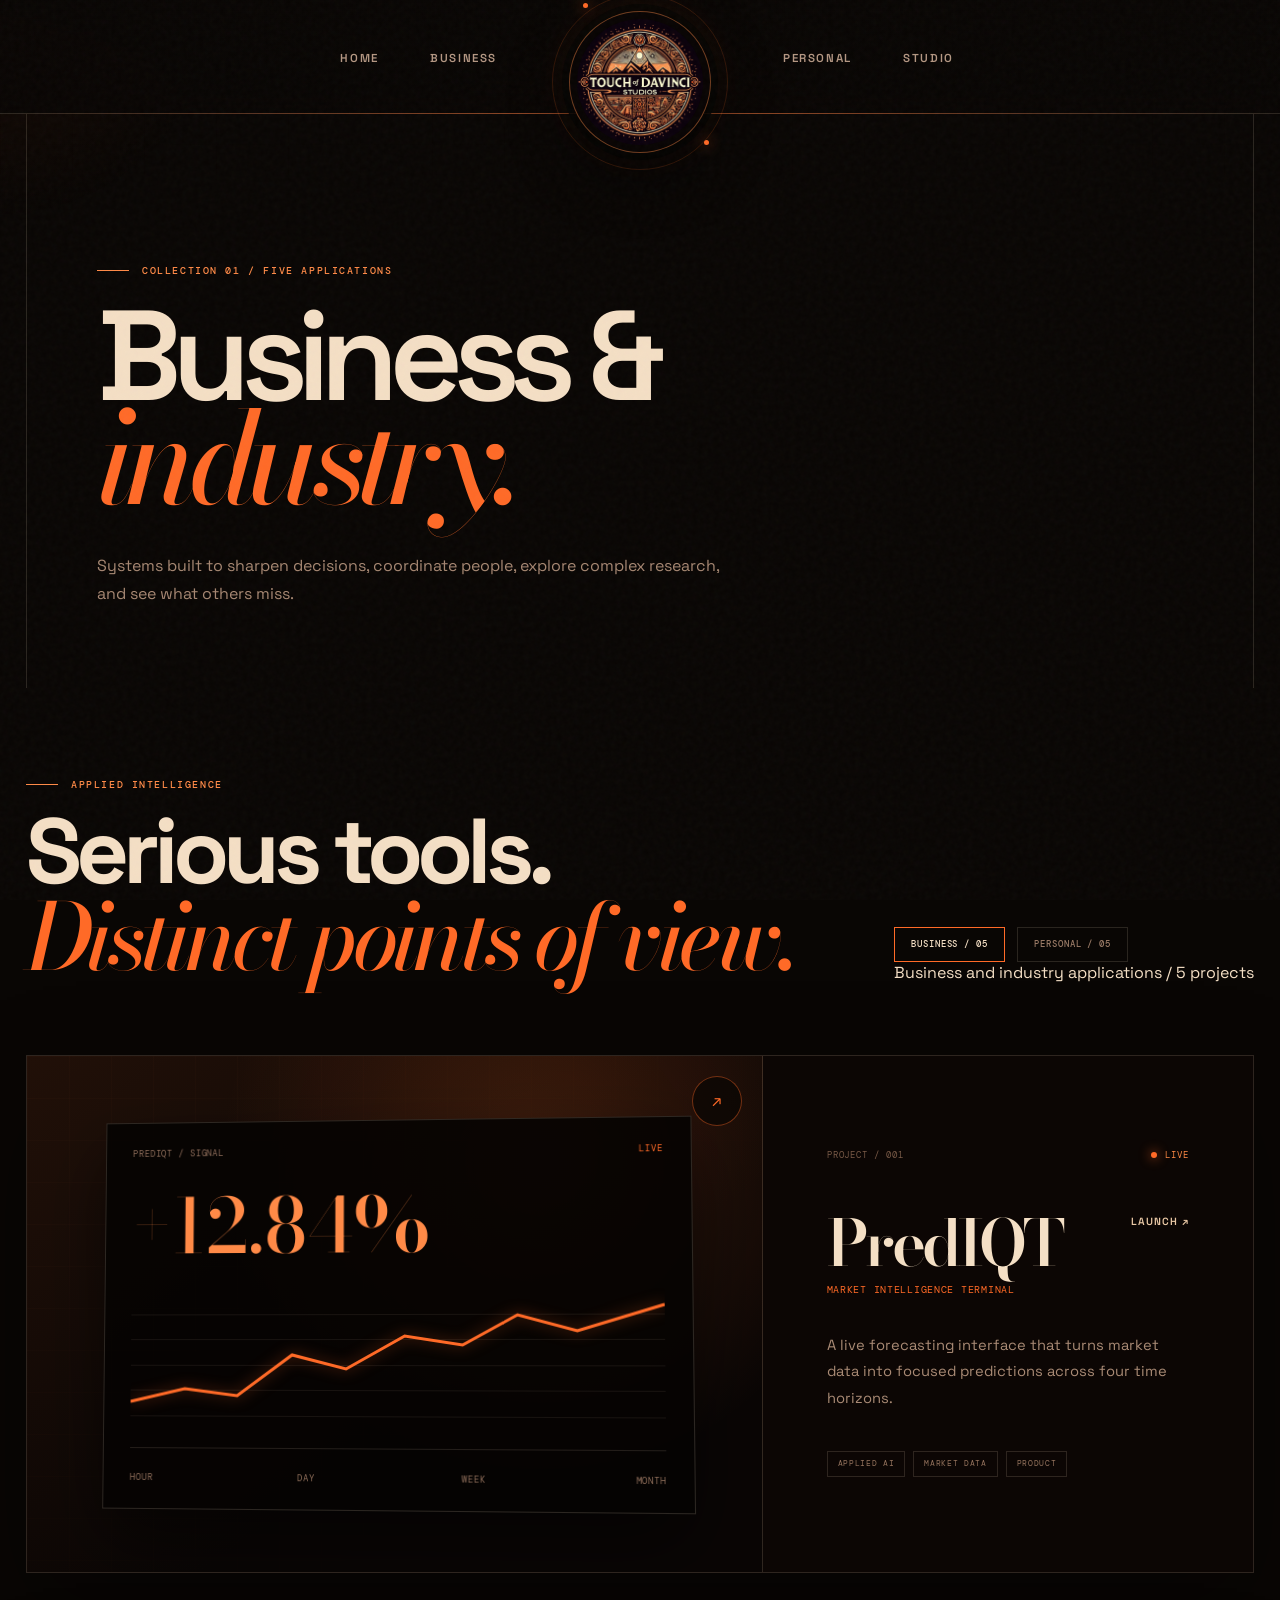
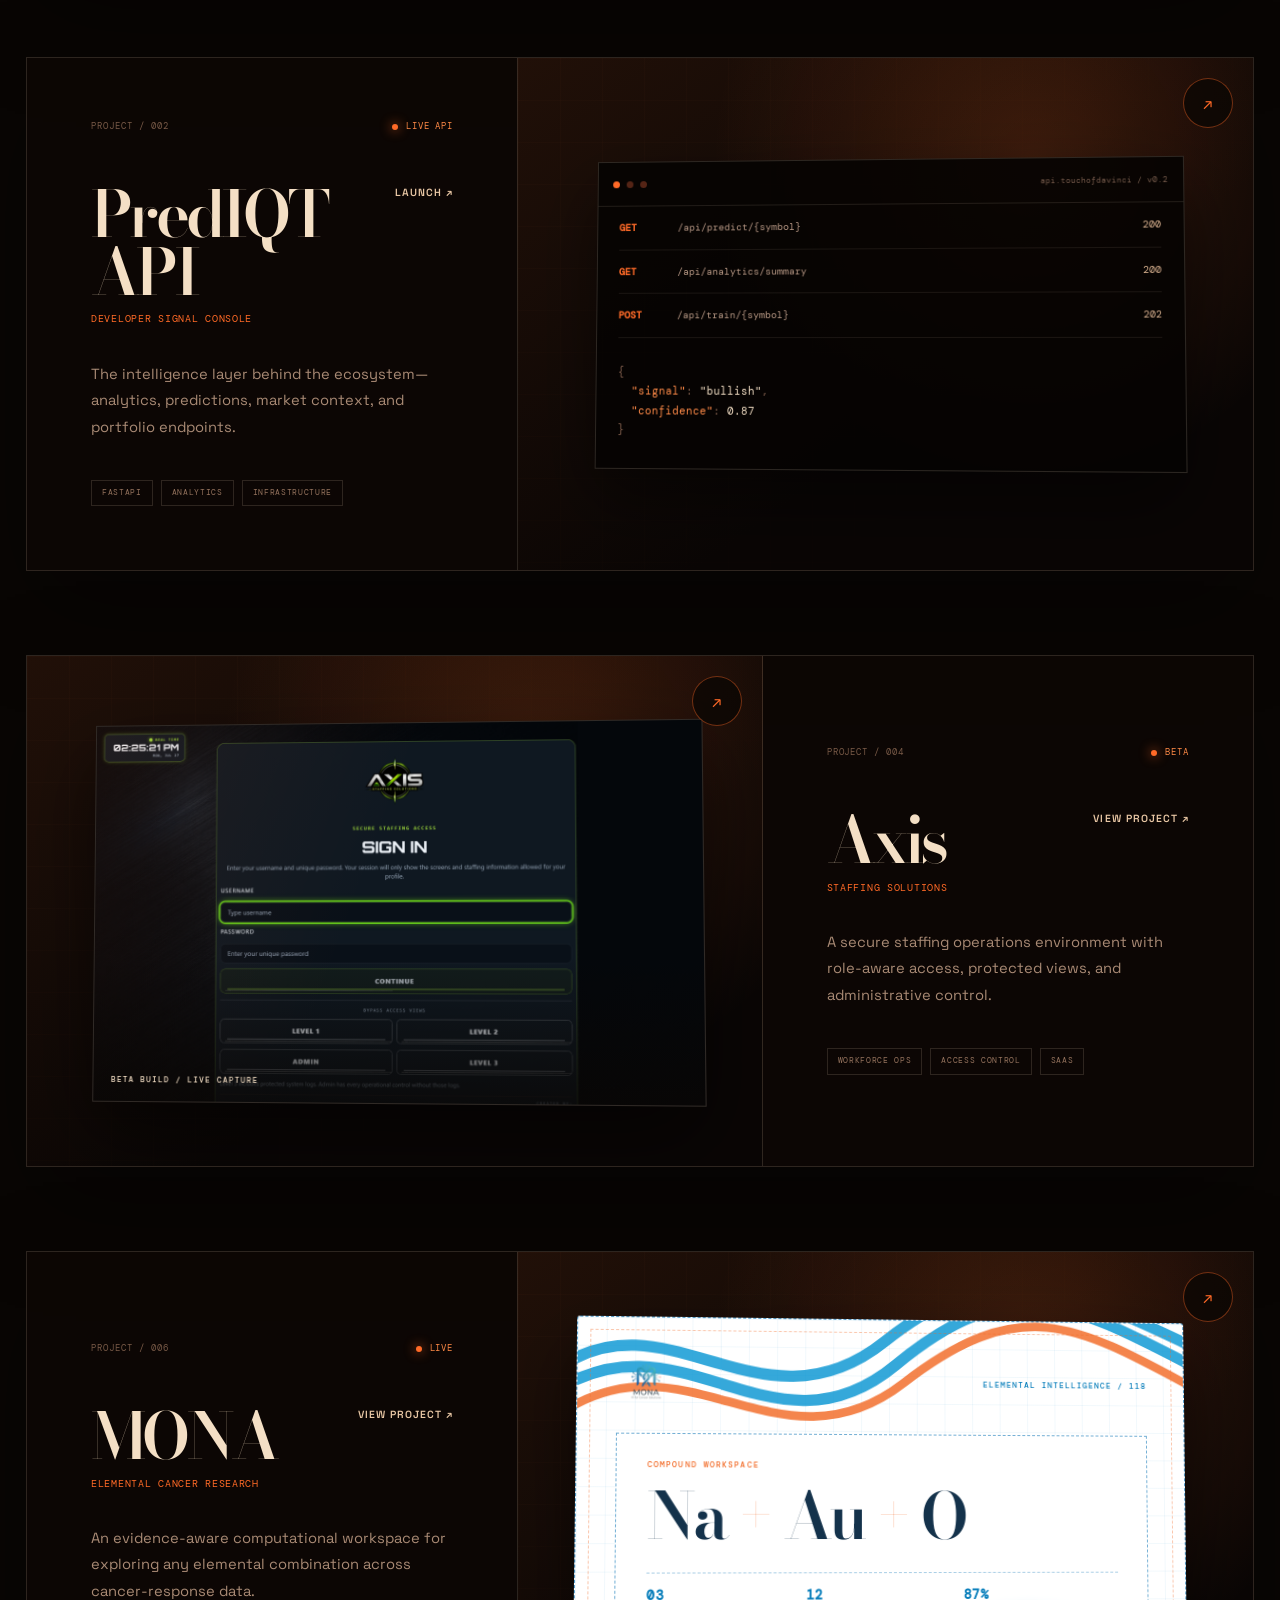
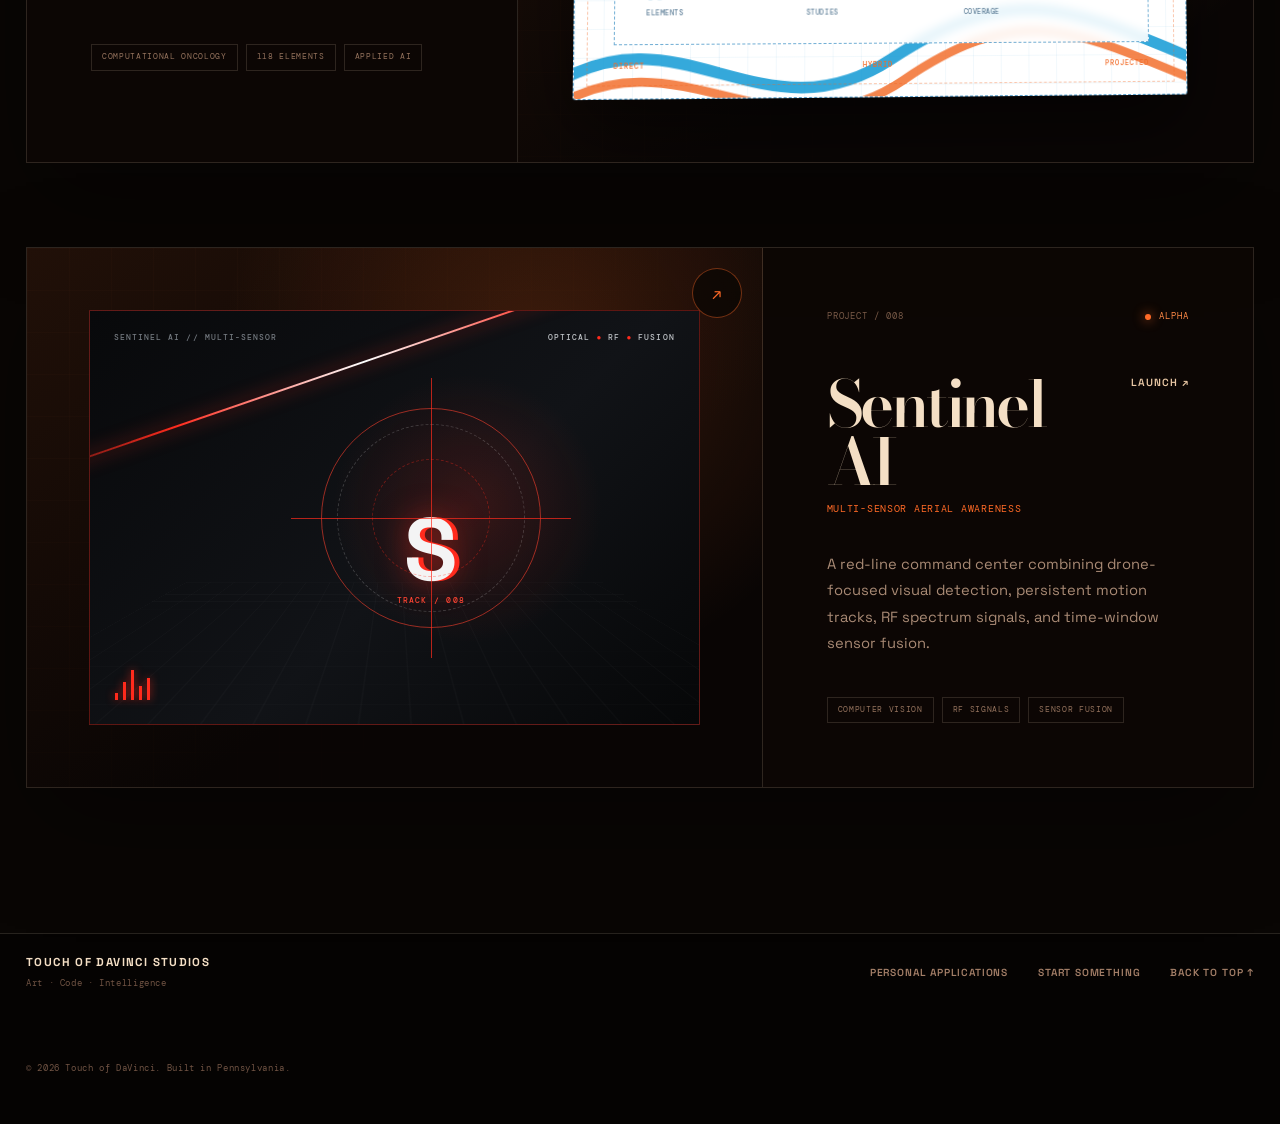
==== public/business.html @ 24ef9f91 "Split business and personal portfolios" ====
<!DOCTYPE html>
<html lang="en">
<head>
  <meta charset="UTF-8">
  <meta name="viewport" content="width=device-width, initial-scale=1">
  <meta name="theme-color" content="#090604">
  <meta name="description" content="Business and industry applications from Touch of DaVinci Studios.">
  <title>Business &amp; Industry Applications | Touch of DaVinci</title>
  <link rel="icon" href="assets/touch-of-davinci-logo.png" type="image/png">
  <link rel="preconnect" href="https://fonts.googleapis.com">
  <link rel="preconnect" href="https://fonts.gstatic.com" crossorigin>
  <link href="https://fonts.googleapis.com/css2?family=Bodoni+Moda:opsz,wght@6..96,500;6..96,600;6..96,700&family=DM+Mono:wght@300;400;500&family=Space+Grotesk:wght@400;500;600;700&display=swap" rel="stylesheet">
  <link rel="stylesheet" href="styles.css">
</head>
<body class="collection-page" data-collection="business">
  <div class="noise" aria-hidden="true"></div>
  <div class="cursor-glow" aria-hidden="true"></div>

  <header class="topbar" id="top">
    <div class="topbar-inner">
      <nav class="menu menu-left" aria-label="Primary navigation">
        <a href="index.html">Home</a>
        <a href="business.html" aria-current="page">Business</a>
      </nav>
      <a class="logo-mount" href="index.html" aria-label="Touch of DaVinci Studios home">
        <span class="logo-halo"></span>
        <img src="assets/touch-of-davinci-logo.png" alt="Touch of DaVinci Studios">
      </a>
      <nav class="menu menu-right" aria-label="Secondary navigation">
        <a href="personal.html">Personal</a>
        <a href="index.html#studio">Studio</a>
      </nav>
    </div>
  </header>

  <main>
    <section class="collection-hero section-shell">
      <p class="eyebrow"><span></span> Collection 01 / Five applications</p>
      <h1>Business &amp;<em>industry.</em></h1>
      <p>
        Systems built to sharpen decisions, coordinate people, explore complex
        research, and see what others miss.
      </p>
    </section>

    <section class="work collection-work section-shell" id="work">
      <header class="section-heading reveal">
        <div>
          <p class="eyebrow"><span></span> Applied intelligence</p>
          <h2>Serious tools.<br><em>Distinct points of view.</em></h2>
        </div>
        <div>
          <div class="collection-switch">
            <a href="business.html" aria-current="page">Business / 05</a>
            <a href="personal.html">Personal / 05</a>
          </div>
          <p id="categorySummary" aria-live="polite"></p>
        </div>
      </header>
      <div class="project-grid" id="projectGrid" aria-live="polite"></div>
    </section>
  </main>

  <footer>
    <div class="footer-inner">
      <div>
        <strong>TOUCH OF DAVINCI STUDIOS</strong>
        <span>Art &middot; Code &middot; Intelligence</span>
      </div>
      <div class="footer-links">
        <a href="personal.html">Personal Applications</a>
        <a href="index.html#contact">Start Something</a>
        <a href="#top">Back to top &uarr;</a>
      </div>
      <p>&copy; <span id="year"></span> Touch of DaVinci. Built in Pennsylvania.</p>
    </div>
  </footer>
  <script src="app.js"></script>
</body>
</html>
---- public/styles.css ----
:root {
  --black: #090604;
  --black-rich: #050302;
  --brown: #24110a;
  --brown-light: #3a1b0e;
  --orange: #ff6a27;
  --orange-hot: #ff8a47;
  --copper: #b94e22;
  --cream: #f4dfc5;
  --paper: #e9c7a5;
  --muted: #9e806d;
  --line: rgba(244, 223, 197, 0.14);
  --line-hot: rgba(255, 106, 39, 0.42);
  --sans: "Space Grotesk", system-ui, sans-serif;
  --serif: "Bodoni Moda", Georgia, serif;
  --mono: "DM Mono", Consolas, monospace;
}

* {
  box-sizing: border-box;
  margin: 0;
  padding: 0;
}

html {
  scroll-behavior: smooth;
  color-scheme: dark;
}

body {
  min-height: 100vh;
  overflow-x: hidden;
  background:
    radial-gradient(circle at 50% -10%, rgba(255, 106, 39, 0.11), transparent 35rem),
    var(--black);
  color: var(--cream);
  font-family: var(--sans);
}

body::before {
  content: "";
  position: fixed;
  inset: 0;
  z-index: -2;
  opacity: 0.22;
  pointer-events: none;
  background-image:
    linear-gradient(rgba(244, 223, 197, 0.025) 1px, transparent 1px),
    linear-gradient(90deg, rgba(244, 223, 197, 0.025) 1px, transparent 1px);
  background-size: 72px 72px;
  mask-image: linear-gradient(to bottom, #000 0%, transparent 78%);
}

a {
  color: inherit;
}

.noise {
  position: fixed;
  inset: 0;
  z-index: 1000;
  opacity: 0.04;
  pointer-events: none;
  background-image: url("data:image/svg+xml,%3Csvg viewBox='0 0 180 180' xmlns='http://www.w3.org/2000/svg'%3E%3Cfilter id='n'%3E%3CfeTurbulence type='fractalNoise' baseFrequency='.92' numOctaves='4' stitchTiles='stitch'/%3E%3C/filter%3E%3Crect width='100%25' height='100%25' filter='url(%23n)' opacity='.8'/%3E%3C/svg%3E");
}

.cursor-glow {
  position: fixed;
  top: -230px;
  left: -230px;
  z-index: -1;
  width: 460px;
  height: 460px;
  border-radius: 50%;
  opacity: 0.22;
  pointer-events: none;
  background: radial-gradient(circle, rgba(255, 106, 39, 0.27), transparent 68%);
  transition: opacity 0.25s ease;
}

.section-shell {
  width: min(1240px, calc(100% - 52px));
  margin: 0 auto;
}

/* Sticky crest and navigation */
.topbar {
  position: sticky;
  top: 0;
  z-index: 100;
  height: 114px;
  border-bottom: 1px solid var(--line);
  background: linear-gradient(to bottom, rgba(9, 6, 4, 0.97), rgba(9, 6, 4, 0.88));
  backdrop-filter: blur(20px);
}

.topbar::after {
  content: "";
  position: absolute;
  right: 0;
  bottom: -1px;
  left: 0;
  height: 1px;
  opacity: 0.55;
  background: linear-gradient(90deg, transparent, var(--orange), transparent);
}

.topbar-inner {
  position: relative;
  width: min(1120px, calc(100% - 52px));
  height: 100%;
  margin: 0 auto;
  display: grid;
  grid-template-columns: 1fr 190px 1fr;
  align-items: center;
}

.menu {
  display: flex;
  align-items: center;
  gap: clamp(24px, 4vw, 58px);
}

.menu-left {
  grid-column: 1;
  justify-content: flex-end;
  padding-right: 48px;
}

.menu-right {
  grid-column: 3;
  justify-content: flex-start;
  padding-left: 48px;
}

.menu a {
  position: relative;
  padding: 46px 0 43px;
  color: #b49783;
  font-size: 0.72rem;
  font-weight: 600;
  letter-spacing: 0.14em;
  text-decoration: none;
  text-transform: uppercase;
  transition: color 0.2s ease;
}

.menu a::after {
  content: "";
  position: absolute;
  right: 0;
  bottom: 0;
  left: 0;
  height: 2px;
  background: var(--orange);
  transform: scaleX(0);
  transition: transform 0.2s ease;
}

.menu a:hover {
  color: var(--cream);
}

.menu a:hover::after {
  transform: scaleX(1);
}

.logo-mount {
  position: absolute;
  top: 11px;
  left: 50%;
  z-index: 2;
  width: 142px;
  height: 142px;
  padding: 7px;
  display: block;
  border: 1px solid rgba(255, 138, 71, 0.42);
  border-radius: 50%;
  background: #080403;
  box-shadow:
    0 22px 55px rgba(0, 0, 0, 0.7),
    0 0 0 7px rgba(9, 6, 4, 0.86),
    0 0 44px rgba(255, 106, 39, 0.11);
  transform: translateX(-50%);
  transition: transform 0.3s ease, border-color 0.3s ease;
}

.logo-mount:hover {
  border-color: var(--orange-hot);
  transform: translateX(-50%) scale(1.035);
}

.logo-mount img {
  position: relative;
  z-index: 2;
  width: 100%;
  height: 100%;
  display: block;
  border-radius: 50%;
  object-fit: cover;
}

.logo-halo {
  position: absolute;
  inset: -18px;
  border: 1px solid rgba(255, 106, 39, 0.15);
  border-radius: 50%;
  animation: haloSpin 18s linear infinite;
}

.logo-halo::before,
.logo-halo::after {
  content: "";
  position: absolute;
  width: 5px;
  height: 5px;
  border-radius: 50%;
  background: var(--orange);
  box-shadow: 0 0 14px var(--orange);
}

.logo-halo::before {
  top: 8px;
  left: 30px;
}

.logo-halo::after {
  right: 18px;
  bottom: 24px;
}

@keyframes haloSpin {
  to { transform: rotate(360deg); }
}

/* Hero */
.hero {
  position: relative;
  min-height: calc(100vh - 114px);
  padding-top: clamp(125px, 16vh, 185px);
  padding-bottom: 84px;
  display: flex;
  align-items: center;
  border-right: 1px solid var(--line);
  border-left: 1px solid var(--line);
}

.hero::before {
  content: "TOUCH";
  position: absolute;
  top: 2%;
  left: 50%;
  color: transparent;
  font: 700 clamp(8rem, 22vw, 21rem)/1 var(--sans);
  letter-spacing: -0.09em;
  -webkit-text-stroke: 1px rgba(244, 223, 197, 0.028);
  transform: translateX(-50%);
  white-space: nowrap;
}

.hero-content {
  position: relative;
  z-index: 2;
  width: min(1020px, calc(100% - 110px));
  margin: 0 auto;
}

.eyebrow {
  display: flex;
  align-items: center;
  gap: 13px;
  color: var(--orange-hot);
  font: 500 0.62rem/1.4 var(--mono);
  letter-spacing: 0.16em;
  text-transform: uppercase;
}

.eyebrow > span {
  width: 32px;
  height: 1px;
  background: currentColor;
}

.hero h1 {
  max-width: 1020px;
  margin-top: 30px;
  font-size: clamp(4.8rem, 9.5vw, 9.5rem);
  font-weight: 600;
  line-height: 0.82;
  letter-spacing: -0.075em;
}

.hero h1 em,
.section-heading h2 em,
.manifesto blockquote em {
  display: block;
  color: var(--orange);
  font-family: var(--serif);
  font-weight: 500;
}

.hero-bottom {
  max-width: 845px;
  margin-top: 54px;
  margin-left: auto;
  display: grid;
  grid-template-columns: minmax(260px, 1fr) auto;
  gap: 80px;
  align-items: end;
}

.hero-bottom > p {
  color: #b0927e;
  font-size: 1rem;
  line-height: 1.75;
}

.hero-actions {
  display: flex;
  flex-direction: column;
  align-items: flex-start;
  gap: 19px;
}

.button {
  min-width: 215px;
  height: 58px;
  padding: 0 20px 0 24px;
  display: inline-flex;
  align-items: center;
  justify-content: space-between;
  gap: 34px;
  border: 1px solid transparent;
  font-size: 0.76rem;
  font-weight: 700;
  letter-spacing: 0.055em;
  text-decoration: none;
  text-transform: uppercase;
  transition: transform 0.22s ease, box-shadow 0.22s ease, background 0.22s ease;
}

.button-primary {
  background: var(--orange);
  color: var(--black);
}

.button-primary:hover {
  transform: translateY(-3px);
  box-shadow: 0 18px 40px rgba(255, 106, 39, 0.22);
}

.text-link {
  display: inline-flex;
  align-items: center;
  gap: 12px;
  color: var(--cream);
  font-size: 0.74rem;
  font-weight: 600;
  letter-spacing: 0.07em;
  text-decoration: none;
  text-transform: uppercase;
}

.text-link span {
  color: var(--orange);
  font-size: 1rem;
  transition: transform 0.2s ease;
}

.text-link:hover span {
  transform: translate(3px, -3px);
}

.hero-index {
  position: absolute;
  top: 92px;
  left: 21px;
  color: rgba(244, 223, 197, 0.13);
  font: 300 0.68rem/1 var(--mono);
  writing-mode: vertical-rl;
}

.hero-signature {
  position: absolute;
  right: -3px;
  bottom: 38px;
  display: flex;
  align-items: center;
  gap: 12px;
  color: #7b5e4c;
  font: 400 0.52rem/1 var(--mono);
  letter-spacing: 0.13em;
  transform: rotate(-90deg) translateX(100%);
  transform-origin: right bottom;
}

.hero-signature i {
  color: var(--orange);
  font-style: normal;
}

.hero-orbit {
  position: absolute;
  z-index: 0;
  border: 1px solid rgba(255, 106, 39, 0.12);
  border-radius: 50%;
  pointer-events: none;
}

.orbit-one {
  top: 15%;
  right: -210px;
  width: 510px;
  height: 510px;
}

.orbit-two {
  top: 24%;
  right: -125px;
  width: 340px;
  height: 340px;
}

/* Marquee */
.marquee {
  overflow: hidden;
  border-top: 1px solid var(--orange);
  border-bottom: 1px solid var(--orange);
  background: var(--orange);
  color: var(--black);
}

.marquee-track {
  width: max-content;
  padding: 17px 0;
  display: flex;
  align-items: center;
  gap: 30px;
  font: 700 0.72rem/1 var(--mono);
  letter-spacing: 0.15em;
  animation: marquee 24s linear infinite;
}

.marquee-track i {
  font-style: normal;
}

@keyframes marquee {
  to { transform: translateX(-50%); }
}

/* Work */
.work {
  padding-top: 145px;
  padding-bottom: 145px;
}

.section-heading {
  display: grid;
  grid-template-columns: minmax(0, 1fr) 360px;
  gap: 70px;
  align-items: end;
  margin-bottom: 72px;
}

.section-heading h2 {
  margin-top: 20px;
  font-size: clamp(3.8rem, 7.2vw, 7.1rem);
  line-height: 0.86;
  letter-spacing: -0.065em;
}

.section-heading h2 em {
  line-height: 1;
}

.section-intro {
  padding-bottom: 8px;
  color: #a98b77;
  font-size: 0.95rem;
  line-height: 1.8;
}

.project-categories {
  margin: -28px 0 48px;
  display: flex;
  align-items: center;
  justify-content: space-between;
  gap: 24px;
  border-bottom: 1px solid var(--line);
}

.category-tabs {
  display: flex;
  gap: 6px;
  overflow-x: auto;
  scrollbar-width: none;
}

.category-tabs::-webkit-scrollbar {
  display: none;
}

.category-tabs button {
  padding: 17px 18px;
  border: 0;
  border-bottom: 2px solid transparent;
  background: transparent;
  color: #7d6251;
  cursor: pointer;
  font: 500 0.59rem/1 var(--mono);
  letter-spacing: 0.1em;
  text-transform: uppercase;
  white-space: nowrap;
  transition: color 0.2s ease, border-color 0.2s ease;
}

.category-tabs button:hover,
.category-tabs button[aria-pressed="true"] {
  border-bottom-color: var(--orange);
  color: var(--cream);
}

.project-categories > p {
  flex: 0 0 auto;
  color: #6f5140;
  font: 400 0.52rem/1 var(--mono);
  letter-spacing: 0.09em;
  text-transform: uppercase;
}

.project-grid {
  display: grid;
  gap: 84px;
}

.project-card {
  display: grid;
  grid-template-columns: minmax(0, 1.2fr) minmax(330px, 0.8fr);
  border: 1px solid var(--line);
  background: rgba(15, 8, 5, 0.72);
  box-shadow: 0 40px 100px rgba(0, 0, 0, 0.32);
}

.project-card:nth-child(even) {
  grid-template-columns: minmax(330px, 0.8fr) minmax(0, 1.2fr);
}

.project-card:nth-child(even) .project-visual {
  grid-column: 2;
}

.project-card:nth-child(even) .project-info {
  grid-row: 1;
  grid-column: 1;
}

.project-visual {
  position: relative;
  min-height: 510px;
  padding: clamp(30px, 5vw, 62px);
  display: grid;
  place-items: center;
  overflow: hidden;
  border-right: 1px solid var(--line);
  background:
    radial-gradient(circle at 70% 20%, rgba(255, 106, 39, 0.19), transparent 20rem),
    linear-gradient(145deg, #211008, #090504 62%);
  text-decoration: none;
}

.project-card:nth-child(even) .project-visual {
  border-right: 0;
  border-left: 1px solid var(--line);
}

.project-visual::before {
  content: "";
  position: absolute;
  inset: 0;
  opacity: 0.19;
  background-image:
    linear-gradient(rgba(255, 138, 71, 0.12) 1px, transparent 1px),
    linear-gradient(90deg, rgba(255, 138, 71, 0.12) 1px, transparent 1px);
  background-size: 42px 42px;
  mask-image: linear-gradient(135deg, black, transparent 80%);
}

.launch-orb {
  position: absolute;
  top: 20px;
  right: 20px;
  z-index: 3;
  width: 50px;
  height: 50px;
  display: grid;
  place-items: center;
  border: 1px solid var(--line-hot);
  border-radius: 50%;
  background: rgba(9, 6, 4, 0.7);
  color: var(--orange);
  transition: background 0.25s ease, color 0.25s ease, transform 0.25s ease;
}

.project-visual:hover .launch-orb {
  background: var(--orange);
  color: var(--black);
  transform: rotate(45deg);
}

.signal-screen,
.console-screen {
  position: relative;
  z-index: 2;
  width: min(100%, 590px);
  border: 1px solid rgba(244, 223, 197, 0.16);
  background: rgba(5, 3, 2, 0.9);
  box-shadow: 0 34px 70px rgba(0, 0, 0, 0.55);
  transform: perspective(900px) rotateX(2deg) rotateY(-3deg);
  transition: transform 0.4s ease;
}

.project-visual:hover .signal-screen,
.project-visual:hover .console-screen,
.project-visual:hover .scroll-screen,
.project-visual:hover .mona-screen {
  transform: perspective(900px) rotateX(0) rotateY(0) scale(1.018);
}

.scroll-screen {
  position: relative;
  z-index: 2;
  width: min(100%, 570px);
  color: #332317;
  filter: drop-shadow(0 34px 42px rgba(0, 0, 0, 0.5));
  transform: perspective(900px) rotateX(2deg) rotateY(-3deg);
  transition: transform 0.4s ease;
}

.scroll-page {
  min-height: 320px;
  padding: 36px 38px 28px;
  border-right: 8px solid #b78a55;
  border-left: 8px solid #b78a55;
  background:
    linear-gradient(90deg, rgba(91, 48, 18, 0.15), transparent 8%, transparent 92%, rgba(91, 48, 18, 0.15)),
    #e7cca0;
  box-shadow: inset 0 0 50px rgba(97, 49, 18, 0.12);
}

.scroll-cap {
  width: calc(100% + 28px);
  height: 19px;
  margin-left: -14px;
  border: 1px solid #6b3519;
  border-radius: 12px;
  background: linear-gradient(#9b5a2d, #4f2717 52%, #8b4e26);
  box-shadow: 0 8px 14px rgba(0, 0, 0, 0.36);
}

.scroll-cap-bottom { margin-top: -1px; }

.scroll-brand {
  display: flex;
  align-items: center;
  justify-content: center;
  gap: 11px;
  color: #67201c;
  font: 600 0.67rem/1 var(--serif);
  letter-spacing: 0.16em;
}

.scroll-brand i {
  width: 30px;
  height: 30px;
  display: grid;
  place-items: center;
  border: 1px solid currentColor;
  border-radius: 50%;
  font: 600 1.15rem/1 var(--serif);
}

.scroll-rule {
  width: 58px;
  margin: 19px auto 24px;
  border-top: 1px solid rgba(103, 32, 28, 0.6);
}

.scroll-columns {
  display: grid;
  grid-template-columns: 1fr 1fr;
  gap: 27px;
}

.scroll-columns > div + div {
  padding-left: 27px;
  border-left: 1px solid rgba(73, 45, 25, 0.28);
}

.scroll-columns b {
  display: block;
  margin-bottom: 12px;
  color: #67201c;
  font: 500 0.48rem/1 var(--mono);
  letter-spacing: 0.14em;
}

.scroll-columns p { font: 500 0.86rem/1.5 var(--serif); }

.scroll-columns em {
  margin-right: 5px;
  color: #8c241f;
  font: 500 0.58rem/1 var(--mono);
}

.scroll-folio {
  margin-top: 28px;
  color: rgba(59, 36, 22, 0.62);
  font: 500 0.43rem/1 var(--mono);
  letter-spacing: 0.17em;
  text-align: center;
}

.mona-screen {
  position: relative;
  z-index: 2;
  width: min(100%, 620px);
  min-height: 365px;
  overflow: hidden;
  border: 1px dashed rgba(11, 116, 182, 0.7);
  border-radius: 3px;
  color: #14324b;
  background:
    linear-gradient(rgba(13, 134, 201, 0.055) 1px, transparent 1px),
    linear-gradient(90deg, rgba(13, 134, 201, 0.055) 1px, transparent 1px),
    #fff;
  background-size: 28px 28px;
  box-shadow: 0 34px 75px rgba(0, 0, 0, 0.58);
  transform: perspective(900px) rotateX(2deg) rotateY(3deg);
  transition: transform 0.4s ease, border-color 0.4s ease;
}

.mona-screen::after {
  content: "";
  position: absolute;
  inset: 12px;
  border: 1px dashed rgba(242, 104, 35, 0.38);
  pointer-events: none;
}

.mona-flow {
  position: absolute;
  z-index: 0;
  left: 0;
  width: 100%;
  overflow: visible;
  opacity: 0.82;
}

.mona-flow-top { top: -34px; }
.mona-flow-bottom { bottom: -35px; }

.mona-flow path {
  fill: none;
  stroke: #0996d3;
  stroke-width: 13;
}

.mona-flow path:nth-child(even) {
  stroke: #f26b27;
  stroke-width: 10;
}

.mona-card-head,
.mona-card-body,
.mona-mode-strip {
  position: relative;
  z-index: 2;
}

.mona-card-head {
  padding: 35px 38px 12px;
  display: flex;
  align-items: center;
  justify-content: space-between;
  gap: 20px;
}

.mona-card-head img {
  width: 112px;
  height: 58px;
  object-fit: contain;
  object-position: left center;
}

.mona-card-head > span {
  color: #087ebb;
  font: 500 0.48rem/1.3 var(--mono);
  letter-spacing: 0.13em;
}

.mona-card-body {
  width: calc(100% - 76px);
  margin: 10px auto 0;
  padding: 27px 30px 25px;
  border: 1px dashed rgba(11, 116, 182, 0.58);
  background: rgba(255, 255, 255, 0.88);
  backdrop-filter: blur(4px);
}

.mona-card-body > p {
  color: #f26b27;
  font: 500 0.49rem/1 var(--mono);
  letter-spacing: 0.14em;
}

.mona-card-body h4 {
  margin-top: 14px;
  color: #14324b;
  font: 600 clamp(2.5rem, 5vw, 4.2rem)/1 var(--serif);
  letter-spacing: -0.05em;
}

.mona-card-body h4 i {
  color: #f26b27;
  font-style: normal;
}

.mona-evidence {
  margin-top: 24px;
  display: grid;
  grid-template-columns: repeat(3, 1fr);
  border-top: 1px dashed rgba(11, 116, 182, 0.35);
}

.mona-evidence span {
  padding-top: 14px;
  color: #608099;
  font: 500 0.42rem/1.3 var(--mono);
  letter-spacing: 0.08em;
}

.mona-evidence b {
  display: block;
  margin-bottom: 5px;
  color: #087ebb;
  font-size: 0.8rem;
}

.mona-mode-strip {
  margin: 17px 38px 28px;
  display: flex;
  justify-content: space-between;
  color: #f26b27;
  font: 500 0.45rem/1 var(--mono);
  letter-spacing: 0.14em;
}

.signal-screen {
  padding: 27px;
}

.signal-top,
.signal-foot {
  display: flex;
  justify-content: space-between;
  color: #8f6e5a;
  font: 400 0.55rem/1 var(--mono);
  letter-spacing: 0.1em;
}

.signal-top i {
  color: var(--orange);
  font-style: normal;
}

.signal-value {
  margin-top: 32px;
  color: var(--orange-hot);
  font: 500 clamp(2.8rem, 6vw, 5rem)/1 var(--serif);
}

.signal-chart {
  position: relative;
  height: 160px;
  margin: 25px 0;
  overflow: hidden;
  border-bottom: 1px solid rgba(244, 223, 197, 0.12);
}

.signal-chart > span {
  position: absolute;
  right: 0;
  left: 0;
  height: 1px;
  background: rgba(244, 223, 197, 0.07);
}

.signal-chart > span:nth-child(1) { top: 16%; }
.signal-chart > span:nth-child(2) { top: 32%; }
.signal-chart > span:nth-child(3) { top: 48%; }
.signal-chart > span:nth-child(4) { top: 64%; }
.signal-chart > span:nth-child(5) { top: 80%; }

.signal-chart svg {
  position: absolute;
  inset: 8px 0 0;
  width: 100%;
  height: 130px;
  overflow: visible;
}

.signal-chart polyline {
  fill: none;
  stroke: var(--orange);
  stroke-width: 3;
  filter: drop-shadow(0 0 7px rgba(255, 106, 39, 0.5));
  vector-effect: non-scaling-stroke;
}

.console-screen {
  padding-bottom: 28px;
}

.console-chrome {
  height: 45px;
  padding: 0 15px;
  display: flex;
  align-items: center;
  gap: 7px;
  border-bottom: 1px solid rgba(244, 223, 197, 0.11);
  color: #765b4b;
  font: 400 0.5rem/1 var(--mono);
}

.console-chrome i {
  width: 7px;
  height: 7px;
  border-radius: 50%;
  background: #542415;
}

.console-chrome i:first-child {
  background: var(--orange);
}

.console-chrome span {
  margin-left: auto;
}

.console-line {
  margin: 0 22px;
  padding: 17px 0;
  display: grid;
  grid-template-columns: 48px 1fr auto;
  gap: 12px;
  border-bottom: 1px solid rgba(244, 223, 197, 0.08);
  font: 400 0.6rem/1 var(--mono);
}

.console-line b {
  color: var(--orange);
}

.console-line span {
  color: #b59682;
}

.console-line em {
  color: #d9b28f;
  font-style: normal;
}

.console-code {
  margin: 25px 22px 0;
  color: #825f4d;
  font: 400 0.68rem/1.8 var(--mono);
}

.console-code i {
  color: var(--orange-hot);
  font-style: normal;
}

.console-code strong {
  color: var(--cream);
  font-weight: 400;
}

.product-capture {
  position: relative;
  z-index: 2;
  width: min(100%, 650px);
  aspect-ratio: 16 / 10;
  overflow: hidden;
  border: 1px solid rgba(244, 223, 197, 0.18);
  background: #050302;
  box-shadow: 0 34px 75px rgba(0, 0, 0, 0.58);
  transform: perspective(1000px) rotateX(2deg) rotateY(-3deg);
  transition: transform 0.4s ease, border-color 0.4s ease;
}

.project-card:nth-child(even) .product-capture {
  transform: perspective(1000px) rotateX(2deg) rotateY(3deg);
}

.project-visual:hover .product-capture {
  border-color: rgba(255, 106, 39, 0.55);
  transform: perspective(1000px) rotateX(0) rotateY(0) scale(1.018);
}

.product-capture::after {
  content: "";
  position: absolute;
  inset: 0;
  background:
    linear-gradient(to top, rgba(9, 6, 4, 0.75), transparent 38%),
    linear-gradient(110deg, rgba(255, 106, 39, 0.08), transparent 45%);
  pointer-events: none;
}

.product-capture img {
  width: 100%;
  height: 100%;
  display: block;
  object-fit: cover;
  object-position: top center;
}

.product-capture > span {
  position: absolute;
  z-index: 2;
  bottom: 16px;
  left: 18px;
  color: var(--cream);
  font: 500 0.53rem/1 var(--mono);
  letter-spacing: 0.12em;
}

.project-info {
  padding: clamp(34px, 5vw, 64px);
  display: flex;
  flex-direction: column;
  justify-content: center;
}

.project-meta {
  display: flex;
  justify-content: space-between;
  gap: 20px;
  color: #795a48;
  font: 400 0.55rem/1 var(--mono);
  letter-spacing: 0.11em;
  text-transform: uppercase;
}

.live-status {
  display: flex;
  align-items: center;
  gap: 8px;
  color: var(--orange-hot);
}

.live-status i {
  width: 6px;
  height: 6px;
  border-radius: 50%;
  background: var(--orange);
  box-shadow: 0 0 12px var(--orange);
  animation: statusPulse 1.7s ease-in-out infinite;
}

@keyframes statusPulse {
  50% { opacity: 0.3; }
}

.project-title-row {
  margin-top: 55px;
  display: flex;
  justify-content: space-between;
  gap: 20px;
  align-items: flex-start;
}

.project-title-row h3 {
  font: 600 clamp(3rem, 5vw, 5.2rem)/0.9 var(--serif);
  letter-spacing: -0.055em;
}

.project-title-row p {
  margin-top: 10px;
  color: var(--orange);
  font: 400 0.64rem/1.5 var(--mono);
  letter-spacing: 0.07em;
  text-transform: uppercase;
}

.project-title-row > a {
  flex: 0 0 auto;
  color: var(--paper);
  font-size: 0.65rem;
  font-weight: 600;
  letter-spacing: 0.1em;
  text-decoration: none;
  text-transform: uppercase;
}

.project-description {
  max-width: 480px;
  margin-top: 34px;
  color: #a98a75;
  font-size: 0.92rem;
  line-height: 1.8;
}

.project-tags {
  margin-top: 40px;
  display: flex;
  flex-wrap: wrap;
  gap: 8px;
}

.project-tags span {
  padding: 8px 10px;
  border: 1px solid var(--line);
  color: #95735e;
  font: 400 0.52rem/1 var(--mono);
  letter-spacing: 0.08em;
  text-transform: uppercase;
}

/* Manifesto */
.manifesto {
  min-height: 760px;
  display: grid;
  grid-template-columns: minmax(320px, 0.85fr) minmax(0, 1.15fr);
  background: var(--cream);
  color: var(--black);
}

.manifesto-image {
  position: relative;
  min-height: 640px;
  overflow: hidden;
  background:
    radial-gradient(circle, rgba(255, 106, 39, 0.18), transparent 55%),
    #160b07;
}

.manifesto-image::after {
  content: "";
  position: absolute;
  inset: 0;
  background: linear-gradient(120deg, rgba(255, 106, 39, 0.15), transparent 60%);
  mix-blend-mode: screen;
}

.manifesto-image img {
  width: 100%;
  height: 100%;
  object-fit: cover;
  opacity: 0.9;
  filter: sepia(0.15) contrast(1.06);
  transform: scale(1.03);
}

.manifesto-copy {
  padding: clamp(55px, 8vw, 125px);
  display: flex;
  flex-direction: column;
  justify-content: center;
}

.manifesto-copy .eyebrow {
  color: var(--copper);
}

.manifesto blockquote {
  max-width: 740px;
  margin-top: 45px;
  font: 600 clamp(2.7rem, 5.2vw, 5.4rem)/0.98 var(--sans);
  letter-spacing: -0.06em;
}

.manifesto .studio-belief {
  max-width: 850px;
  font-size: clamp(2.2rem, 3.9vw, 4.15rem);
  line-height: 1.04;
  letter-spacing: -0.052em;
}

.manifesto blockquote em {
  color: var(--copper);
}

.belief-attribution {
  margin-top: 28px;
  color: #9f7058;
  font: 500 0.56rem/1 var(--mono);
  letter-spacing: 0.14em;
}

.manifesto-body {
  max-width: 610px;
  margin-top: 48px;
  color: #604437;
  font-size: 0.98rem;
  line-height: 1.85;
}

.manifesto .text-link {
  margin-top: 38px;
  color: var(--black);
}

.manifesto .text-link span {
  color: var(--copper);
}

/* Capabilities */
.capabilities {
  padding-top: 145px;
  padding-bottom: 155px;
}

.section-heading.compact {
  grid-template-columns: 1fr;
}

.capability-list {
  border-top: 1px solid var(--line);
}

.capability {
  position: relative;
  padding: 42px 0;
  display: grid;
  grid-template-columns: 80px minmax(240px, 0.7fr) minmax(280px, 1fr);
  gap: 35px;
  align-items: center;
  border-bottom: 1px solid var(--line);
  overflow: hidden;
  transition: padding 0.25s ease;
}

.capability::before {
  content: "";
  position: absolute;
  inset: 0;
  z-index: -1;
  background: linear-gradient(90deg, rgba(255, 106, 39, 0.09), transparent);
  transform: translateX(-102%);
  transition: transform 0.35s ease;
}

.capability:hover {
  padding-right: 24px;
  padding-left: 24px;
}

.capability:hover::before {
  transform: translateX(0);
}

.capability > span {
  color: var(--orange);
  font: 400 0.62rem/1 var(--mono);
}

.capability h3 {
  font: 500 clamp(1.8rem, 3.2vw, 3rem)/1 var(--serif);
}

.capability p {
  color: #967764;
  font-size: 0.87rem;
  line-height: 1.7;
}

/* Contact */
.contact {
  padding-bottom: 150px;
}

.contact-card {
  position: relative;
  min-height: 610px;
  padding: clamp(50px, 9vw, 110px);
  display: flex;
  flex-direction: column;
  justify-content: center;
  overflow: hidden;
  border: 1px solid var(--line-hot);
  background:
    linear-gradient(110deg, rgba(65, 27, 12, 0.97), rgba(18, 8, 4, 0.98)),
    var(--brown);
  box-shadow: 0 50px 120px rgba(0, 0, 0, 0.4);
}

.contact-card::before,
.contact-card::after {
  content: "";
  position: absolute;
  border: 1px solid rgba(255, 138, 71, 0.14);
  border-radius: 50%;
}

.contact-card::before {
  top: -280px;
  right: -100px;
  width: 650px;
  height: 650px;
}

.contact-card::after {
  right: 45px;
  bottom: -190px;
  width: 420px;
  height: 420px;
}

.contact-card h2 {
  position: relative;
  z-index: 2;
  max-width: 850px;
  margin-top: 25px;
  font: 600 clamp(4rem, 9vw, 8.5rem)/0.82 var(--serif);
  letter-spacing: -0.075em;
}

.contact-card > p:not(.eyebrow) {
  position: relative;
  z-index: 2;
  margin-top: 35px;
  color: #bf9479;
}

.button-light {
  position: relative;
  z-index: 2;
  width: fit-content;
  margin-top: 40px;
  background: var(--cream);
  color: var(--black);
}

.button-light:hover {
  transform: translateY(-3px);
  box-shadow: 0 18px 45px rgba(0, 0, 0, 0.35);
}

.contact-mark {
  position: absolute;
  top: 50%;
  right: -1%;
  color: transparent;
  font: 700 clamp(12rem, 30vw, 30rem)/0.7 var(--sans);
  letter-spacing: -0.14em;
  -webkit-text-stroke: 1px rgba(255, 138, 71, 0.09);
  transform: translateY(-50%);
}

/* Footer */
footer {
  border-top: 1px solid var(--line);
  background: var(--black-rich);
}

.footer-inner {
  width: min(1240px, calc(100% - 52px));
  min-height: 190px;
  margin: 0 auto;
  display: grid;
  grid-template-columns: 1fr auto;
  gap: 30px;
  align-items: center;
}

.footer-inner > div:first-child {
  display: flex;
  flex-direction: column;
  gap: 8px;
}

.footer-inner strong {
  font-size: 0.72rem;
  letter-spacing: 0.12em;
}

.footer-inner span,
.footer-inner > p {
  color: #715444;
  font: 400 0.56rem/1.5 var(--mono);
  letter-spacing: 0.07em;
}

.footer-links {
  display: flex;
  gap: 30px;
}

.footer-links a {
  color: #a47f68;
  font-size: 0.64rem;
  font-weight: 600;
  letter-spacing: 0.08em;
  text-decoration: none;
  text-transform: uppercase;
}

.footer-links a:hover {
  color: var(--orange);
}

.footer-inner > p {
  grid-column: 1 / -1;
  padding-bottom: 28px;
}

/* Project detail pages */
.project-detail-page {
  background:
    radial-gradient(circle at 80% 8%, rgba(255, 106, 39, 0.1), transparent 30rem),
    var(--black);
}

.project-detail-main {
  padding-top: 72px;
}

.detail-hero {
  min-height: 690px;
  padding: 120px 70px 80px;
  display: grid;
  grid-template-columns: minmax(0, 1.35fr) minmax(300px, 0.65fr);
  gap: 80px;
  align-items: end;
  border-right: 1px solid var(--line);
  border-left: 1px solid var(--line);
}

.detail-back {
  display: inline-block;
  margin-bottom: 56px;
  color: #866956;
  font: 500 0.6rem/1 var(--mono);
  letter-spacing: 0.1em;
  text-decoration: none;
  text-transform: uppercase;
}

.detail-back:hover {
  color: var(--orange);
}

.detail-hero h1 {
  margin-top: 28px;
  font: 600 clamp(5rem, 10vw, 10rem)/0.78 var(--sans);
  letter-spacing: -0.085em;
}

.detail-hero h1 em {
  display: block;
  color: var(--orange);
  font-family: var(--serif);
  font-weight: 500;
}

.detail-lede {
  max-width: 680px;
  margin-top: 48px;
  color: #b4937d;
  font-size: 1.08rem;
  line-height: 1.75;
}

.detail-actions {
  margin-top: 40px;
  display: flex;
  align-items: center;
  gap: 25px;
}

.beta-chip {
  display: inline-flex;
  align-items: center;
  gap: 9px;
  color: #9b7963;
  font: 500 0.57rem/1 var(--mono);
  letter-spacing: 0.11em;
  text-transform: uppercase;
}

.beta-chip i {
  width: 6px;
  height: 6px;
  border-radius: 50%;
  background: var(--orange);
  box-shadow: 0 0 12px var(--orange);
  animation: statusPulse 1.7s ease-in-out infinite;
}

.detail-facts {
  border-top: 1px solid var(--line);
}

.detail-facts > div {
  padding: 20px 0;
  display: grid;
  grid-template-columns: 105px 1fr;
  gap: 18px;
  border-bottom: 1px solid var(--line);
}

.detail-facts span {
  color: #725443;
  font: 400 0.52rem/1.4 var(--mono);
  letter-spacing: 0.1em;
}

.detail-facts strong {
  color: #c8a98f;
  font-size: 0.76rem;
  font-weight: 500;
  line-height: 1.45;
}

.rebrand-note {
  margin-top: 28px;
  padding: 25px 30px;
  display: grid;
  grid-template-columns: 150px 1fr;
  gap: 25px;
  border: 1px solid var(--line-hot);
  background: rgba(255, 106, 39, 0.055);
}

.rebrand-note > span {
  color: var(--orange);
  font: 500 0.58rem/1.5 var(--mono);
  letter-spacing: 0.12em;
}

.rebrand-note p {
  max-width: 870px;
  color: #a88771;
  font-size: 0.82rem;
  line-height: 1.7;
}

.rebrand-note strong {
  color: var(--cream);
}

.detail-media {
  margin-top: 35px;
  padding: 35px;
  border: 1px solid var(--line);
  background: #0d0805;
}

.detail-media img {
  width: 100%;
  max-height: 760px;
  display: block;
  object-fit: cover;
  object-position: top center;
  border: 1px solid rgba(244, 223, 197, 0.1);
}

.detail-media figcaption {
  margin-top: 18px;
  display: flex;
  justify-content: space-between;
  gap: 24px;
  color: #725543;
  font: 400 0.53rem/1.5 var(--mono);
  letter-spacing: 0.08em;
  text-transform: uppercase;
}

.detail-media figcaption span {
  color: var(--orange);
}

.detail-story {
  padding-top: 145px;
  padding-bottom: 145px;
  display: grid;
  grid-template-columns: minmax(180px, 0.35fr) minmax(0, 1fr);
  gap: 90px;
  border-bottom: 1px solid var(--line);
}

.detail-story-label {
  display: flex;
  flex-direction: column;
  justify-content: space-between;
}

.story-index {
  color: #553d30;
  font: 300 0.56rem/1 var(--mono);
  letter-spacing: 0.12em;
}

.detail-story-copy h2 {
  max-width: 850px;
  font-size: clamp(3.8rem, 7vw, 7rem);
  line-height: 0.87;
  letter-spacing: -0.07em;
}

.detail-story-copy h2 em {
  display: block;
  color: var(--orange);
  font-family: var(--serif);
  font-weight: 500;
}

.detail-story-copy p {
  max-width: 730px;
  margin-top: 38px;
  color: #a88773;
  font-size: 0.96rem;
  line-height: 1.85;
}

.detail-story-copy p + p {
  margin-top: 20px;
}

.beta-focus {
  padding-top: 80px;
  padding-bottom: 100px;
  display: grid;
  grid-template-columns: repeat(3, 1fr);
  border-bottom: 1px solid var(--line);
}

.beta-focus article {
  min-height: 230px;
  padding: 30px;
  border-top: 1px solid var(--line);
  border-left: 1px solid var(--line);
}

.beta-focus article:last-child {
  border-right: 1px solid var(--line);
}

.beta-focus article > span {
  color: var(--orange);
  font: 500 0.53rem/1 var(--mono);
  letter-spacing: 0.12em;
}

.beta-focus h3 {
  margin-top: 50px;
  font: 500 1.65rem/1.1 var(--serif);
}

.beta-focus p {
  margin-top: 15px;
  color: #80624f;
  font-size: 0.78rem;
  line-height: 1.65;
}

.project-pagination {
  padding-top: 55px;
  padding-bottom: 100px;
  display: grid;
  grid-template-columns: 1fr 1fr;
  gap: 20px;
}

.project-pagination a {
  min-height: 105px;
  padding: 24px;
  display: flex;
  flex-direction: column;
  justify-content: center;
  border: 1px solid var(--line);
  color: var(--cream);
  font: 500 1rem/1.4 var(--serif);
  text-decoration: none;
  transition: background 0.25s ease, border-color 0.25s ease;
}

.project-pagination a:last-child {
  align-items: flex-end;
  text-align: right;
}

.project-pagination a:hover {
  border-color: var(--line-hot);
  background: rgba(255, 106, 39, 0.06);
}

.project-pagination span {
  margin-bottom: 9px;
  color: #72513e;
  font: 400 0.5rem/1 var(--mono);
  letter-spacing: 0.12em;
}

.theme-podwatch .detail-hero h1 em { color: #ff354a; }
.theme-axis .detail-hero h1 em { color: #9cff34; }
.theme-elijah .detail-hero h1 em { color: #d5a663; }
.theme-mona .detail-hero h1 em { color: #17a5df; }
.theme-moments .detail-hero h1 em { color: #f3a9cd; }

.theme-elijah {
  background:
    radial-gradient(circle at 80% 8%, rgba(213, 166, 99, 0.12), transparent 30rem),
    var(--black);
}

.theme-mona {
  background:
    radial-gradient(circle at 82% 7%, rgba(17, 165, 223, 0.16), transparent 28rem),
    radial-gradient(circle at 12% 32%, rgba(242, 107, 39, 0.1), transparent 24rem),
    var(--black);
}

.theme-moments {
  background:
    radial-gradient(circle at 82% 7%, rgba(243, 169, 205, 0.15), transparent 28rem),
    radial-gradient(circle at 12% 32%, rgba(95, 137, 196, 0.12), transparent 24rem),
    var(--black);
}

.theme-moments .beta-focus article > span,
.theme-moments .detail-media figcaption span {
  color: #f3a9cd;
}

/* Sentinel AI project transmission */
.sentinel-screen {
  position: relative;
  width: 100%;
  height: 100%;
  min-height: 390px;
  overflow: hidden;
  border: 1px solid rgba(255, 47, 32, 0.35);
  background:
    radial-gradient(circle at 62% 48%, rgba(255, 38, 24, 0.16), transparent 31%),
    linear-gradient(135deg, #08090b, #111317 56%, #060708);
}

.sentinel-grid {
  position: absolute;
  inset: 0;
  opacity: 0.16;
  background-image:
    linear-gradient(rgba(255, 255, 255, 0.12) 1px, transparent 1px),
    linear-gradient(90deg, rgba(255, 255, 255, 0.12) 1px, transparent 1px);
  background-size: 35px 35px;
  transform: perspective(450px) rotateX(60deg) scale(1.5);
  transform-origin: bottom;
}

.sentinel-beam {
  position: absolute;
  top: 12%;
  left: -20%;
  width: 130%;
  height: 2px;
  background: linear-gradient(90deg, transparent, #ff2b1d, #fff, #ff2b1d, transparent);
  box-shadow: 0 0 18px #ff2b1d;
  transform: rotate(-19deg);
  animation: sentinelBeam 4s ease-in-out infinite;
}

.sentinel-lock {
  position: absolute;
  top: 50%;
  left: 56%;
  width: 220px;
  height: 220px;
  display: grid;
  place-items: center;
  border: 1px solid rgba(255, 67, 48, 0.58);
  border-radius: 50%;
  transform: translate(-50%, -50%);
}

.sentinel-lock::before,
.sentinel-lock::after {
  content: "";
  position: absolute;
  border: 1px dashed rgba(255, 255, 255, 0.18);
  border-radius: 50%;
}

.sentinel-lock::before {
  inset: 15px;
  animation: haloSpin 14s linear infinite;
}

.sentinel-lock::after {
  inset: 50px;
  border-color: rgba(255, 43, 29, 0.35);
}

.sentinel-lock strong {
  color: #f4f4f4;
  font: 700 5.5rem/1 var(--sans);
  text-shadow: 5px 0 #ff2b1d, 0 0 30px rgba(255, 43, 29, 0.55);
}

.sentinel-lock > i {
  position: absolute;
  bottom: 22px;
  color: #ff4432;
  font: 500 0.48rem/1 var(--mono);
  letter-spacing: 0.16em;
}

.sentinel-crosshair::before,
.sentinel-crosshair::after {
  content: "";
  position: absolute;
  top: 50%;
  left: 50%;
  background: rgba(255, 43, 29, 0.7);
}

.sentinel-crosshair::before {
  width: 280px;
  height: 1px;
  transform: translate(-50%, -50%);
}

.sentinel-crosshair::after {
  width: 1px;
  height: 280px;
  transform: translate(-50%, -50%);
}

.sentinel-readout {
  position: absolute;
  top: 22px;
  right: 24px;
  left: 24px;
  display: flex;
  justify-content: space-between;
  color: #747a80;
  font: 500 0.5rem/1 var(--mono);
  letter-spacing: 0.13em;
}

.sentinel-readout b {
  color: #bfc3c7;
  font-weight: 500;
}

.sentinel-readout i {
  color: #ff2b1d;
  font-style: normal;
}

.sentinel-signals {
  position: absolute;
  right: 25px;
  bottom: 24px;
  left: 25px;
  height: 32px;
  display: flex;
  align-items: flex-end;
  gap: 5px;
}

.sentinel-signals i {
  width: 3px;
  background: #ff2b1d;
  box-shadow: 0 0 8px rgba(255, 43, 29, 0.7);
}

.sentinel-signals i:nth-child(1) { height: 7px; }
.sentinel-signals i:nth-child(2) { height: 18px; }
.sentinel-signals i:nth-child(3) { height: 30px; }
.sentinel-signals i:nth-child(4) { height: 14px; }
.sentinel-signals i:nth-child(5) { height: 22px; }

@keyframes sentinelBeam {
  50% { transform: translateY(190px) rotate(-19deg); opacity: 0.45; }
}

/* Personal collection visuals */
.grade-screen,
.cupid-screen {
  position: relative;
  width: 100%;
  height: 100%;
  min-height: 390px;
  overflow: hidden;
}

.grade-screen {
  background:
    radial-gradient(circle at 68% 42%, rgba(215, 170, 65, 0.2), transparent 25%),
    linear-gradient(135deg, #050505, #17130a 58%, #020202);
}

.grade-lines {
  position: absolute;
  inset: 0;
  opacity: 0.22;
  background-image:
    linear-gradient(rgba(214, 169, 61, 0.17) 1px, transparent 1px),
    linear-gradient(90deg, rgba(214, 169, 61, 0.17) 1px, transparent 1px);
  background-size: 48px 48px;
  transform: perspective(500px) rotateX(58deg) scale(1.45);
  transform-origin: bottom;
}

.grade-mark {
  position: absolute;
  top: 50%;
  left: 67%;
  width: 220px;
  height: 220px;
  display: grid;
  place-items: center;
  border: 1px solid rgba(218, 172, 64, 0.52);
  border-radius: 50%;
  box-shadow: 0 0 45px rgba(206, 158, 47, 0.12);
  transform: translate(-50%, -50%);
}

.grade-mark::before {
  content: "";
  position: absolute;
  inset: 18px;
  border: 1px dashed rgba(255, 226, 154, 0.25);
  border-radius: 50%;
  animation: haloSpin 18s linear infinite;
}

.grade-mark span {
  color: #e4bd5d;
  font: 600 8rem/1 var(--serif);
  text-shadow: 0 0 28px rgba(223, 177, 67, 0.28);
}

.grade-mark i {
  position: absolute;
  bottom: 32px;
  color: #a98338;
  font: 500 0.46rem/1 var(--mono);
  letter-spacing: 0.15em;
}

.grade-copy,
.cupid-copy {
  position: absolute;
  top: 30px;
  left: 30px;
  z-index: 2;
}

.grade-copy span,
.cupid-copy span {
  display: block;
  color: #9e7d35;
  font: 500 0.5rem/1 var(--mono);
  letter-spacing: 0.14em;
}

.grade-copy strong,
.cupid-copy strong {
  display: block;
  margin-top: 18px;
  color: #f4dfaa;
  font: 600 clamp(2.4rem, 5vw, 4.8rem)/0.85 var(--sans);
  letter-spacing: -0.065em;
}

.cupid-screen {
  background:
    radial-gradient(circle at 62% 48%, rgba(255, 71, 106, 0.28), transparent 26%),
    linear-gradient(140deg, #19070c, #3a0c19 55%, #0d0508);
}

.cupid-screen::before {
  content: "";
  position: absolute;
  inset: 0;
  opacity: 0.1;
  background-image:
    linear-gradient(rgba(255, 255, 255, 0.12) 1px, transparent 1px),
    linear-gradient(90deg, rgba(255, 255, 255, 0.12) 1px, transparent 1px);
  background-size: 32px 32px;
}

.cupid-heart {
  position: absolute;
  top: 49%;
  left: 69%;
  width: 130px;
  height: 118px;
  transform: translate(-50%, -50%) rotate(-45deg);
}

.cupid-heart::before,
.cupid-heart::after,
.cupid-heart span {
  content: "";
  position: absolute;
  background: #ff315d;
  box-shadow: 0 0 35px rgba(255, 49, 93, 0.55);
}

.cupid-heart span {
  inset: 30px 0 0;
}

.cupid-heart::before,
.cupid-heart::after {
  width: 100px;
  height: 100px;
  border-radius: 50%;
}

.cupid-heart::before {
  top: -20px;
  left: 0;
}

.cupid-heart::after {
  top: 30px;
  right: -50px;
}

.cupid-arrow {
  position: absolute;
  top: 52%;
  left: 42%;
  z-index: 3;
  width: 54%;
  height: 2px;
  background: linear-gradient(90deg, transparent, #fff0e8, #ff315d);
  box-shadow: 0 0 14px #ff315d;
  transform: rotate(-18deg);
}

.cupid-copy span {
  color: #d9859a;
}

.cupid-copy strong {
  color: #fff0e8;
}

.cupid-score {
  position: absolute;
  right: 25px;
  bottom: 22px;
  color: #ff7293;
  font: 500 0.52rem/1 var(--mono);
  letter-spacing: 0.14em;
}

/* Application collection gateways and pages */
.portfolio-gateways {
  padding-top: 130px;
  padding-bottom: 145px;
}

.gateway-grid {
  margin-top: 62px;
  display: grid;
  grid-template-columns: repeat(2, minmax(0, 1fr));
  gap: 22px;
}

.gateway-card {
  position: relative;
  min-height: 510px;
  padding: 48px;
  display: flex;
  flex-direction: column;
  justify-content: flex-end;
  overflow: hidden;
  border: 1px solid var(--line);
  color: var(--cream);
  text-decoration: none;
  transition: border-color 0.3s ease, transform 0.3s ease;
}

.gateway-card::before {
  content: "";
  position: absolute;
  inset: 0;
  z-index: -1;
  transition: transform 0.45s ease;
}

.gateway-business::before {
  background:
    linear-gradient(145deg, transparent 30%, rgba(255, 106, 39, 0.16)),
    repeating-linear-gradient(90deg, transparent 0 58px, rgba(244, 223, 197, 0.04) 59px 60px),
    #100906;
}

.gateway-personal::before {
  background:
    radial-gradient(circle at 70% 28%, rgba(188, 106, 255, 0.18), transparent 28%),
    linear-gradient(145deg, #100811, #1c0c18);
}

.gateway-card:hover {
  border-color: var(--orange);
  transform: translateY(-6px);
}

.gateway-card:hover::before {
  transform: scale(1.035);
}

.gateway-index {
  position: absolute;
  top: 34px;
  right: 38px;
  color: rgba(244, 223, 197, 0.13);
  font: 600 8rem/1 var(--sans);
}

.gateway-card > span:not(.gateway-index) {
  color: var(--orange);
  font: 500 0.58rem/1 var(--mono);
  letter-spacing: 0.14em;
}

.gateway-card h3 {
  max-width: 500px;
  margin-top: 20px;
  font: 500 clamp(3.2rem, 5vw, 5.8rem)/0.87 var(--serif);
  letter-spacing: -0.055em;
}

.gateway-card p {
  max-width: 520px;
  margin-top: 25px;
  color: #9f806c;
  line-height: 1.7;
}

.gateway-card b {
  margin-top: 34px;
  font-size: 0.7rem;
  letter-spacing: 0.1em;
}

.collection-hero {
  position: relative;
  min-height: 570px;
  padding: 150px 70px 80px;
  overflow: hidden;
  border-right: 1px solid var(--line);
  border-left: 1px solid var(--line);
}

.collection-hero h1 {
  max-width: 980px;
  margin-top: 27px;
  font: 600 clamp(5rem, 10vw, 10rem)/0.8 var(--sans);
  letter-spacing: -0.08em;
}

.collection-hero h1 em {
  display: block;
  color: var(--orange);
  font-family: var(--serif);
  font-weight: 500;
}

.collection-hero > p:last-child {
  max-width: 640px;
  margin-top: 42px;
  color: #a68772;
  line-height: 1.75;
}

.collection-work {
  padding-top: 90px;
}

.collection-switch {
  display: flex;
  gap: 12px;
}

.collection-switch a {
  padding: 12px 16px;
  border: 1px solid var(--line);
  color: #987965;
  font: 500 0.58rem/1 var(--mono);
  letter-spacing: 0.1em;
  text-decoration: none;
  text-transform: uppercase;
}

.collection-switch a[aria-current="page"] {
  border-color: var(--orange);
  color: var(--cream);
}

.moments-preview {
  background:
    radial-gradient(circle at 76% 16%, rgba(243, 169, 205, 0.13), transparent 20rem),
    #100b0e;
}

.moments-preview img {
  object-fit: contain;
  padding: clamp(20px, 5vw, 70px);
}

.theme-mona .beta-focus article > span,
.theme-mona .detail-media figcaption span {
  color: #17a5df;
}

.reader-preview {
  position: relative;
  padding: 15px;
}

.reader-preview iframe {
  width: 100%;
  height: min(76vh, 840px);
  min-height: 620px;
  display: block;
  border: 1px solid rgba(244, 223, 197, 0.12);
  background: #e7cca0;
}

.mona-preview {
  position: relative;
  padding: 15px;
  border-style: dashed;
  background:
    radial-gradient(circle at 12% 16%, rgba(242, 107, 39, 0.12), transparent 18rem),
    #f8fbfd;
}

.mona-preview iframe {
  width: 100%;
  height: min(78vh, 880px);
  min-height: 660px;
  display: block;
  border: 1px dashed rgba(11, 116, 182, 0.42);
  background: #fff;
}

/* Reveal */
.reveal {
  opacity: 0;
  transform: translateY(28px);
  transition: opacity 0.75s ease, transform 0.75s cubic-bezier(0.2, 0.7, 0.2, 1);
}

.reveal.is-visible {
  opacity: 1;
  transform: translateY(0);
}

/* Responsive */
@media (max-width: 960px) {
  .topbar-inner {
    grid-template-columns: 1fr 150px 1fr;
  }

  .menu {
    gap: 22px;
  }

  .menu-left {
    padding-right: 25px;
  }

  .menu-right {
    padding-left: 25px;
  }

  .logo-mount {
    width: 124px;
    height: 124px;
  }

  .hero-content {
    width: calc(100% - 64px);
  }

  .hero-bottom {
    margin-left: 0;
  }

  .section-heading {
    grid-template-columns: 1fr;
  }

  .section-intro {
    max-width: 520px;
  }

  .project-card,
  .project-card:nth-child(even) {
    grid-template-columns: 1fr;
  }

  .project-card:nth-child(even) .project-visual,
  .project-card:nth-child(even) .project-info {
    grid-row: auto;
    grid-column: auto;
  }

  .project-visual,
  .project-card:nth-child(even) .project-visual {
    min-height: 470px;
    border-right: 0;
    border-bottom: 1px solid var(--line);
    border-left: 0;
  }

  .manifesto {
    grid-template-columns: 1fr;
  }

  .gateway-grid {
    grid-template-columns: 1fr;
  }

  .manifesto-image {
    min-height: 520px;
  }

  .detail-hero {
    grid-template-columns: 1fr;
  }

  .detail-facts {
    max-width: 600px;
  }
}

@media (max-width: 680px) {
  .section-shell,
  .footer-inner {
    width: calc(100% - 28px);
  }

  .topbar {
    height: 118px;
  }

  .topbar-inner {
    width: 100%;
    padding: 0 14px;
    display: flex;
    align-items: flex-end;
    justify-content: center;
  }

  .logo-mount {
    top: 7px;
    width: 82px;
    height: 82px;
    padding: 4px;
    box-shadow:
      0 14px 35px rgba(0, 0, 0, 0.7),
      0 0 0 4px rgba(9, 6, 4, 0.9);
  }

  .logo-halo {
    inset: -10px;
  }

  .menu {
    width: auto;
    flex: 1 1 50%;
    padding: 0;
    display: grid;
    grid-template-columns: repeat(2, minmax(0, 1fr));
    gap: 8px;
  }

  .menu a {
    padding: 89px 4px 14px;
    text-align: center;
    font-size: 0.52rem;
    letter-spacing: 0.09em;
  }

  .hero {
    min-height: auto;
    padding: 105px 0 70px;
  }

  .hero-content {
    width: calc(100% - 52px);
  }

  .hero h1 {
    margin-top: 24px;
    font-size: clamp(3.2rem, 16vw, 4.7rem);
  }

  .hero-bottom {
    margin-top: 38px;
    grid-template-columns: 1fr;
    gap: 30px;
  }

  .hero-actions {
    width: 100%;
  }

  .button {
    width: 100%;
  }

  .hero-index,
  .hero-signature {
    display: none;
  }

  .orbit-one {
    right: -300px;
  }

  .work,
  .capabilities {
    padding-top: 95px;
    padding-bottom: 100px;
  }

  .portfolio-gateways {
    padding-top: 90px;
    padding-bottom: 95px;
  }

  .gateway-card {
    min-height: 430px;
    padding: 30px 25px;
  }

  .gateway-index {
    font-size: 5.5rem;
  }

  .collection-hero {
    min-height: 500px;
    padding: 115px 25px 60px;
  }

  .collection-hero h1 {
    font-size: clamp(4rem, 19vw, 6rem);
  }

  .collection-switch {
    align-items: stretch;
    flex-direction: column;
  }

  .section-heading {
    margin-bottom: 48px;
  }

  .project-categories {
    margin-top: -14px;
    margin-bottom: 38px;
    align-items: flex-start;
    flex-direction: column;
    gap: 8px;
  }

  .category-tabs {
    width: 100%;
  }

  .category-tabs button {
    padding-right: 14px;
    padding-left: 14px;
  }

  .project-categories > p {
    padding-bottom: 13px;
  }

  .section-heading h2 {
    font-size: clamp(3.3rem, 17vw, 5rem);
  }

  .project-grid {
    gap: 42px;
  }

  .project-visual,
  .project-card:nth-child(even) .project-visual {
    min-height: 350px;
    padding: 25px;
  }

  .project-info {
    padding: 28px 24px 34px;
  }

  .project-title-row {
    margin-top: 36px;
  }

  .project-title-row h3 {
    font-size: 3rem;
  }

  .project-title-row > a {
    display: none;
  }

  .project-description {
    margin-top: 25px;
  }

  .signal-screen {
    padding: 20px;
  }

  .scroll-page {
    min-height: 260px;
    padding: 28px 24px 23px;
  }

  .scroll-columns { gap: 18px; }

  .scroll-columns > div + div { padding-left: 18px; }

  .reader-preview { padding: 7px; }

  .reader-preview iframe { min-height: 570px; }

  .mona-card-head { padding: 27px 25px 8px; }

  .mona-card-head > span { display: none; }

  .mona-card-body {
    width: calc(100% - 50px);
    padding: 22px;
  }

  .mona-mode-strip { margin-right: 25px; margin-left: 25px; }

  .mona-preview { padding: 7px; }

  .mona-preview iframe { min-height: 590px; }

  .signal-chart {
    height: 120px;
  }

  .signal-chart svg {
    height: 100px;
  }

  .console-line {
    margin: 0 14px;
    grid-template-columns: 40px 1fr auto;
    font-size: 0.5rem;
  }

  .console-code {
    margin-right: 14px;
    margin-left: 14px;
    font-size: 0.56rem;
  }

  .manifesto-image {
    min-height: 390px;
  }

  .manifesto-copy {
    padding: 55px 24px 65px;
  }

  .manifesto blockquote {
    font-size: clamp(2.55rem, 12vw, 4rem);
  }

  .manifesto .studio-belief {
    font-size: clamp(2rem, 9.8vw, 3.2rem);
  }

  .capability {
    padding: 28px 0;
    grid-template-columns: 40px 1fr;
    gap: 15px;
  }

  .capability p {
    grid-column: 2;
  }

  .capability:hover {
    padding-right: 10px;
    padding-left: 10px;
  }

  .contact {
    padding-bottom: 80px;
  }

  .contact-card {
    min-height: 520px;
    padding: 45px 25px;
  }

  .contact-card h2 {
    font-size: clamp(3.5rem, 17vw, 5.2rem);
  }

  .footer-inner {
    padding: 46px 0 24px;
    grid-template-columns: 1fr;
    align-items: start;
  }

  .footer-links {
    flex-wrap: wrap;
    gap: 18px;
  }

  .footer-inner > p {
    grid-column: auto;
    padding-bottom: 0;
  }

  .project-detail-main {
    padding-top: 20px;
  }

  .detail-hero {
    min-height: auto;
    padding: 95px 24px 60px;
    gap: 55px;
  }

  .detail-back {
    margin-bottom: 40px;
  }

  .detail-hero h1 {
    font-size: clamp(4rem, 20vw, 6.2rem);
  }

  .detail-lede {
    margin-top: 35px;
    font-size: 0.94rem;
  }

  .detail-actions {
    align-items: flex-start;
    flex-direction: column;
  }

  .rebrand-note {
    grid-template-columns: 1fr;
  }

  .detail-media {
    padding: 12px;
  }

  .detail-media figcaption {
    align-items: flex-start;
    flex-direction: column;
    gap: 6px;
  }

  .detail-story {
    padding-top: 90px;
    padding-bottom: 90px;
    grid-template-columns: 1fr;
    gap: 45px;
  }

  .detail-story-label {
    gap: 20px;
  }

  .detail-story-copy h2 {
    font-size: clamp(3.2rem, 15vw, 5rem);
  }

  .beta-focus {
    grid-template-columns: 1fr;
  }

  .beta-focus article {
    min-height: 190px;
    border-right: 1px solid var(--line);
  }

  .project-pagination {
    grid-template-columns: 1fr;
  }

  .project-pagination a:last-child {
    align-items: flex-start;
    text-align: left;
  }
}

@media (prefers-reduced-motion: reduce) {
  *,
  *::before,
  *::after {
    scroll-behavior: auto !important;
    animation-duration: 0.01ms !important;
    animation-iteration-count: 1 !important;
  }

  .reveal {
    opacity: 1;
    transform: none;
  }
}
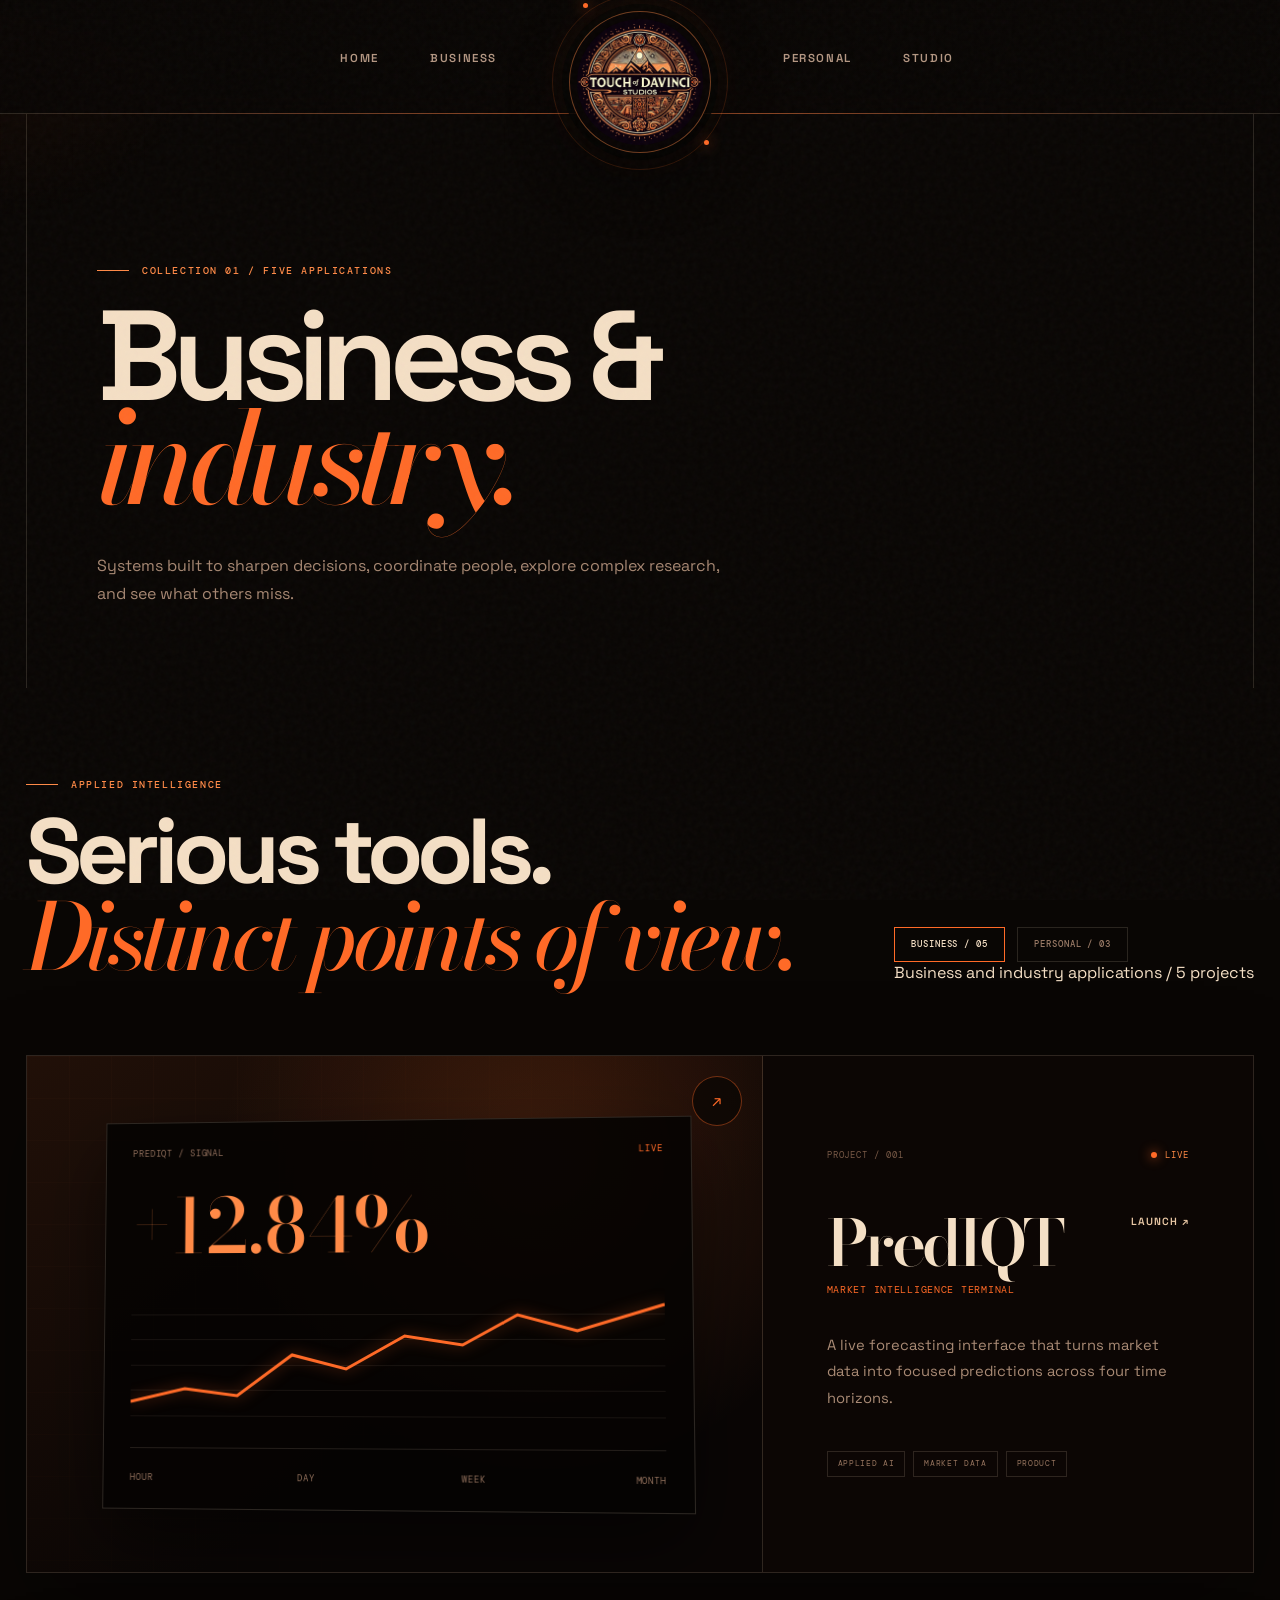
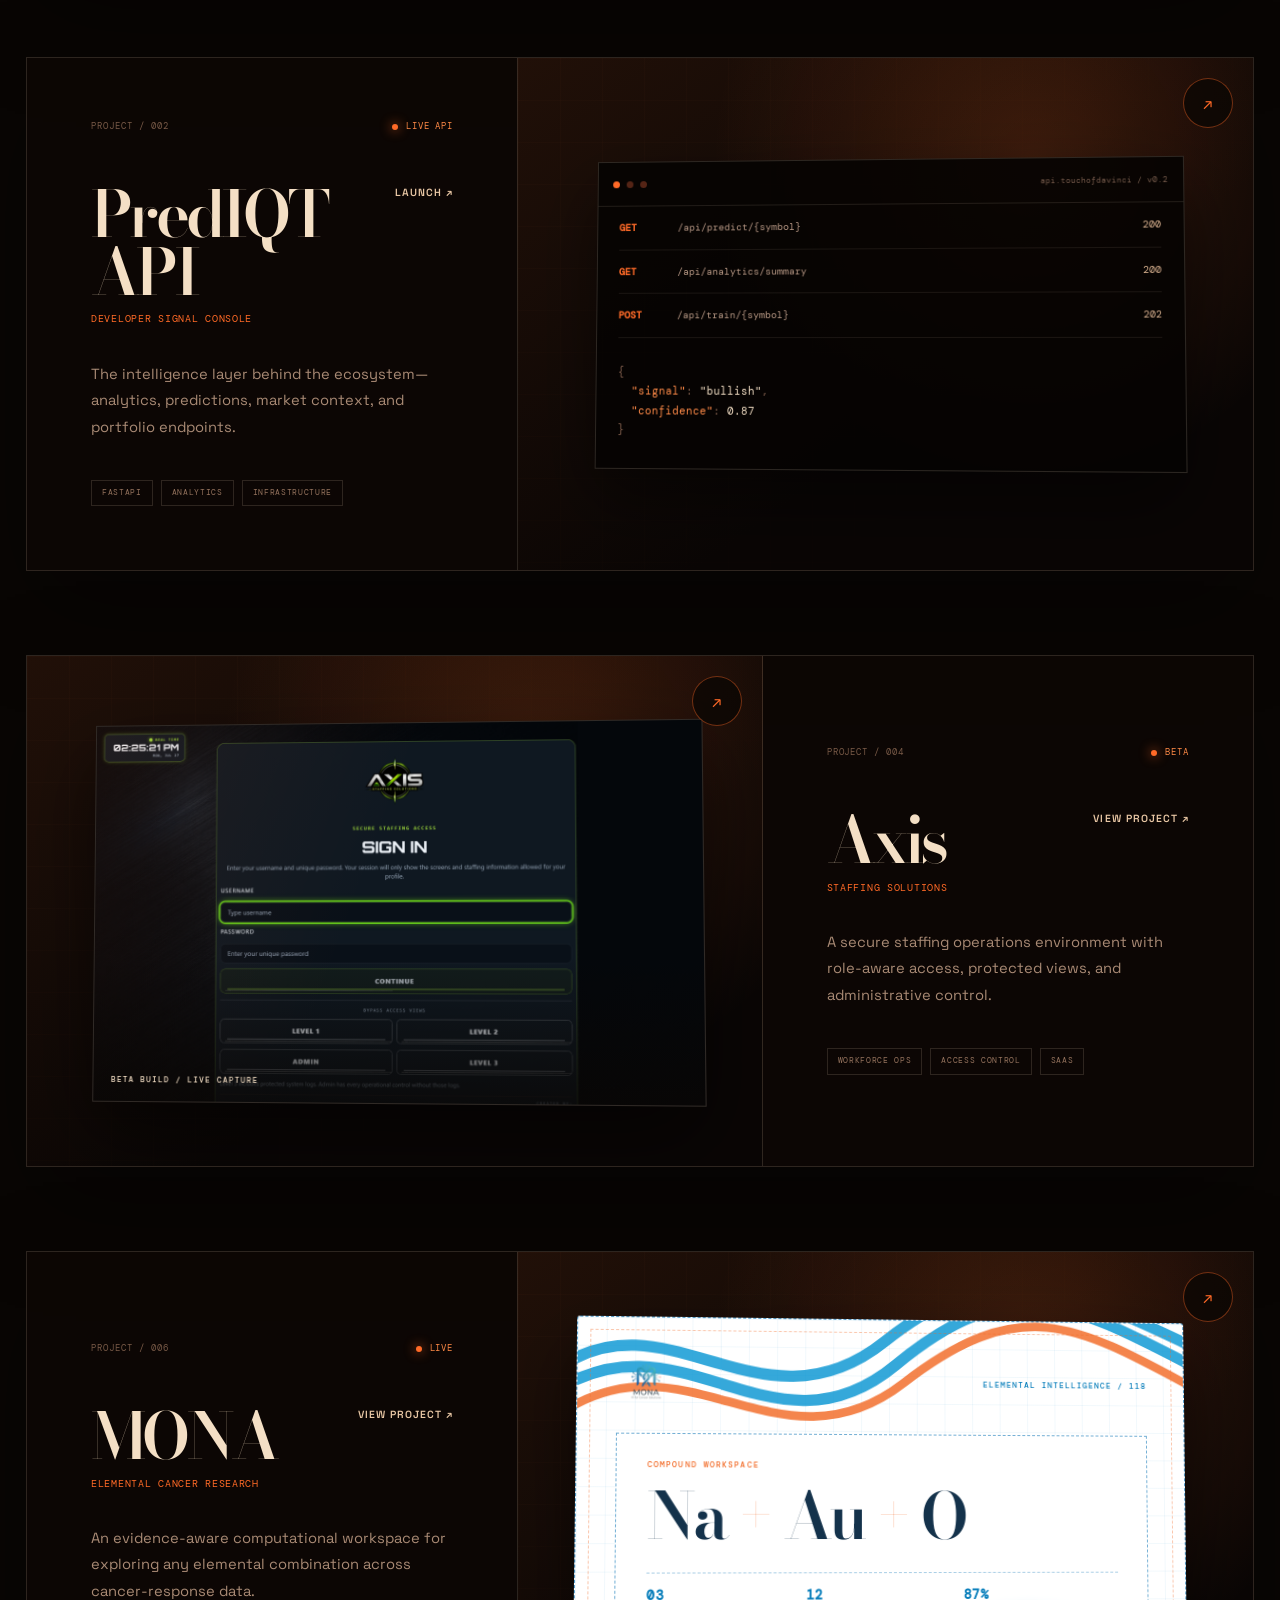
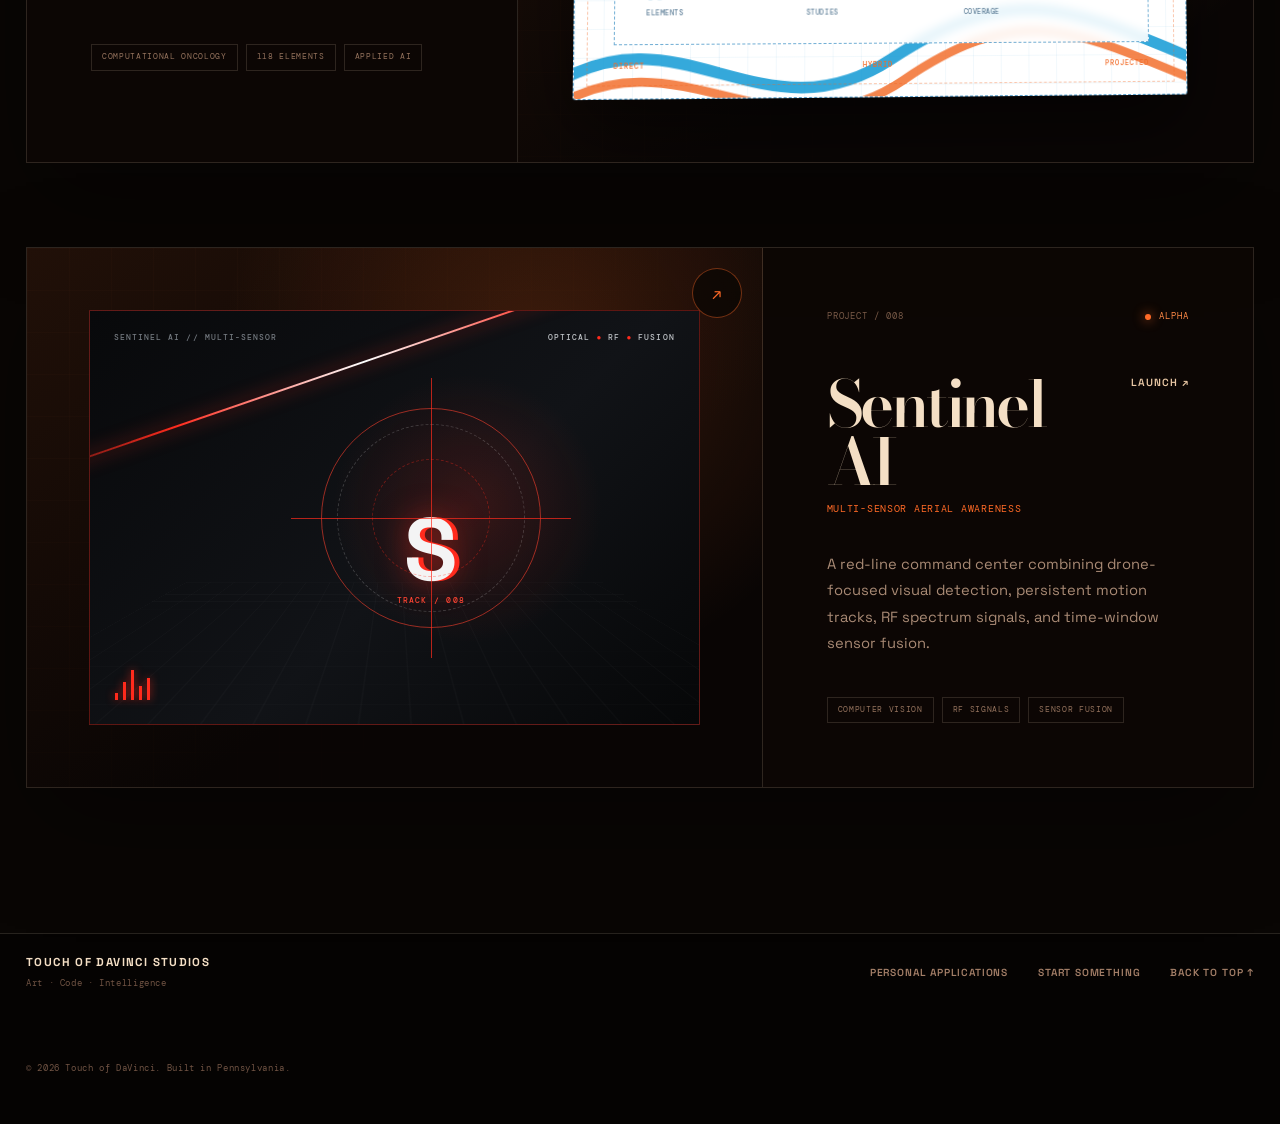
==== commit 1b2f9bdc: "Remove GradeA and Cupid's Arrow" ====
--- a/public/business.html
+++ b/public/business.html
@@ -52,7 +52,7 @@
         <div>
           <div class="collection-switch">
             <a href="business.html" aria-current="page">Business / 05</a>
-            <a href="personal.html">Personal / 05</a>
+            <a href="personal.html">Personal / 03</a>
           </div>
           <p id="categorySummary" aria-live="polite"></p>
         </div>
--- a/public/styles.css
+++ b/public/styles.css
@@ -1888,181 +1888,6 @@
   50% { transform: translateY(190px) rotate(-19deg); opacity: 0.45; }
 }
 
-/* Personal collection visuals */
-.grade-screen,
-.cupid-screen {
-  position: relative;
-  width: 100%;
-  height: 100%;
-  min-height: 390px;
-  overflow: hidden;
-}
-
-.grade-screen {
-  background:
-    radial-gradient(circle at 68% 42%, rgba(215, 170, 65, 0.2), transparent 25%),
-    linear-gradient(135deg, #050505, #17130a 58%, #020202);
-}
-
-.grade-lines {
-  position: absolute;
-  inset: 0;
-  opacity: 0.22;
-  background-image:
-    linear-gradient(rgba(214, 169, 61, 0.17) 1px, transparent 1px),
-    linear-gradient(90deg, rgba(214, 169, 61, 0.17) 1px, transparent 1px);
-  background-size: 48px 48px;
-  transform: perspective(500px) rotateX(58deg) scale(1.45);
-  transform-origin: bottom;
-}
-
-.grade-mark {
-  position: absolute;
-  top: 50%;
-  left: 67%;
-  width: 220px;
-  height: 220px;
-  display: grid;
-  place-items: center;
-  border: 1px solid rgba(218, 172, 64, 0.52);
-  border-radius: 50%;
-  box-shadow: 0 0 45px rgba(206, 158, 47, 0.12);
-  transform: translate(-50%, -50%);
-}
-
-.grade-mark::before {
-  content: "";
-  position: absolute;
-  inset: 18px;
-  border: 1px dashed rgba(255, 226, 154, 0.25);
-  border-radius: 50%;
-  animation: haloSpin 18s linear infinite;
-}
-
-.grade-mark span {
-  color: #e4bd5d;
-  font: 600 8rem/1 var(--serif);
-  text-shadow: 0 0 28px rgba(223, 177, 67, 0.28);
-}
-
-.grade-mark i {
-  position: absolute;
-  bottom: 32px;
-  color: #a98338;
-  font: 500 0.46rem/1 var(--mono);
-  letter-spacing: 0.15em;
-}
-
-.grade-copy,
-.cupid-copy {
-  position: absolute;
-  top: 30px;
-  left: 30px;
-  z-index: 2;
-}
-
-.grade-copy span,
-.cupid-copy span {
-  display: block;
-  color: #9e7d35;
-  font: 500 0.5rem/1 var(--mono);
-  letter-spacing: 0.14em;
-}
-
-.grade-copy strong,
-.cupid-copy strong {
-  display: block;
-  margin-top: 18px;
-  color: #f4dfaa;
-  font: 600 clamp(2.4rem, 5vw, 4.8rem)/0.85 var(--sans);
-  letter-spacing: -0.065em;
-}
-
-.cupid-screen {
-  background:
-    radial-gradient(circle at 62% 48%, rgba(255, 71, 106, 0.28), transparent 26%),
-    linear-gradient(140deg, #19070c, #3a0c19 55%, #0d0508);
-}
-
-.cupid-screen::before {
-  content: "";
-  position: absolute;
-  inset: 0;
-  opacity: 0.1;
-  background-image:
-    linear-gradient(rgba(255, 255, 255, 0.12) 1px, transparent 1px),
-    linear-gradient(90deg, rgba(255, 255, 255, 0.12) 1px, transparent 1px);
-  background-size: 32px 32px;
-}
-
-.cupid-heart {
-  position: absolute;
-  top: 49%;
-  left: 69%;
-  width: 130px;
-  height: 118px;
-  transform: translate(-50%, -50%) rotate(-45deg);
-}
-
-.cupid-heart::before,
-.cupid-heart::after,
-.cupid-heart span {
-  content: "";
-  position: absolute;
-  background: #ff315d;
-  box-shadow: 0 0 35px rgba(255, 49, 93, 0.55);
-}
-
-.cupid-heart span {
-  inset: 30px 0 0;
-}
-
-.cupid-heart::before,
-.cupid-heart::after {
-  width: 100px;
-  height: 100px;
-  border-radius: 50%;
-}
-
-.cupid-heart::before {
-  top: -20px;
-  left: 0;
-}
-
-.cupid-heart::after {
-  top: 30px;
-  right: -50px;
-}
-
-.cupid-arrow {
-  position: absolute;
-  top: 52%;
-  left: 42%;
-  z-index: 3;
-  width: 54%;
-  height: 2px;
-  background: linear-gradient(90deg, transparent, #fff0e8, #ff315d);
-  box-shadow: 0 0 14px #ff315d;
-  transform: rotate(-18deg);
-}
-
-.cupid-copy span {
-  color: #d9859a;
-}
-
-.cupid-copy strong {
-  color: #fff0e8;
-}
-
-.cupid-score {
-  position: absolute;
-  right: 25px;
-  bottom: 22px;
-  color: #ff7293;
-  font: 500 0.52rem/1 var(--mono);
-  letter-spacing: 0.14em;
-}
-
 /* Application collection gateways and pages */
 .portfolio-gateways {
   padding-top: 130px;
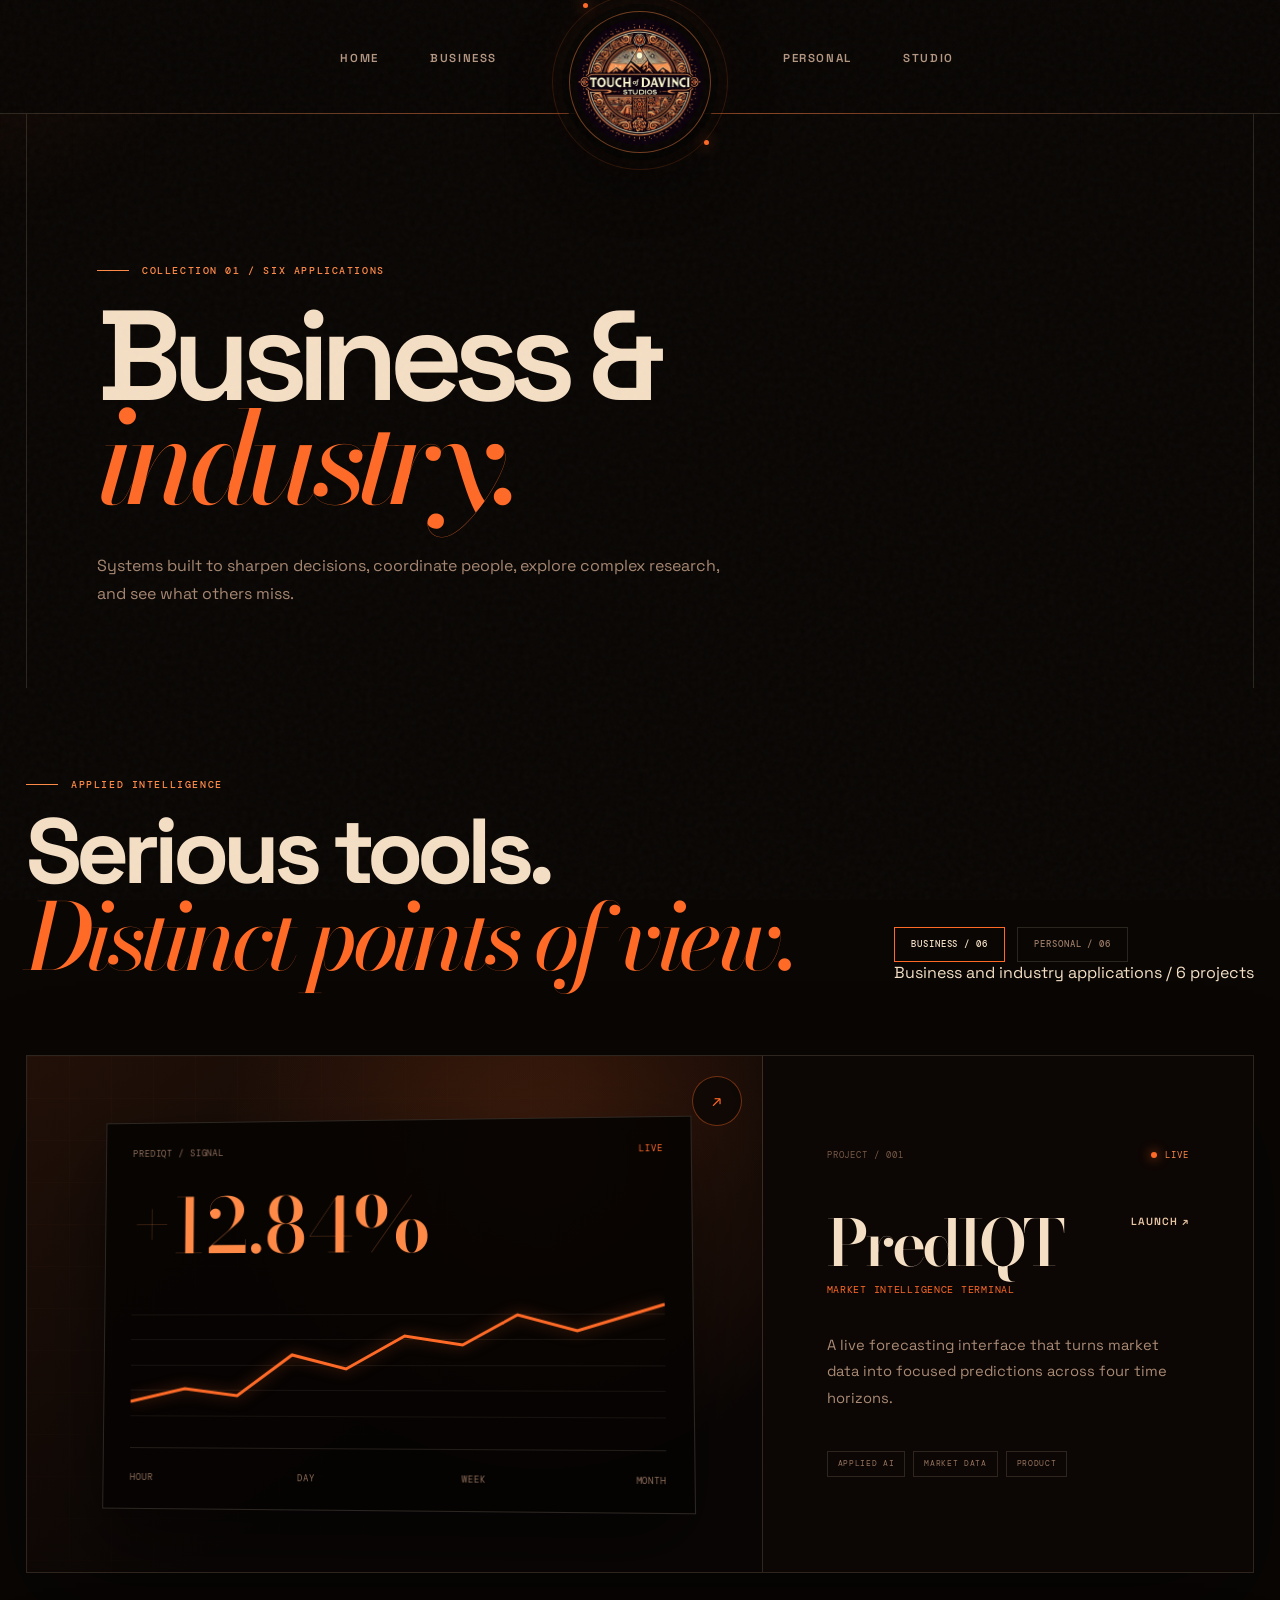
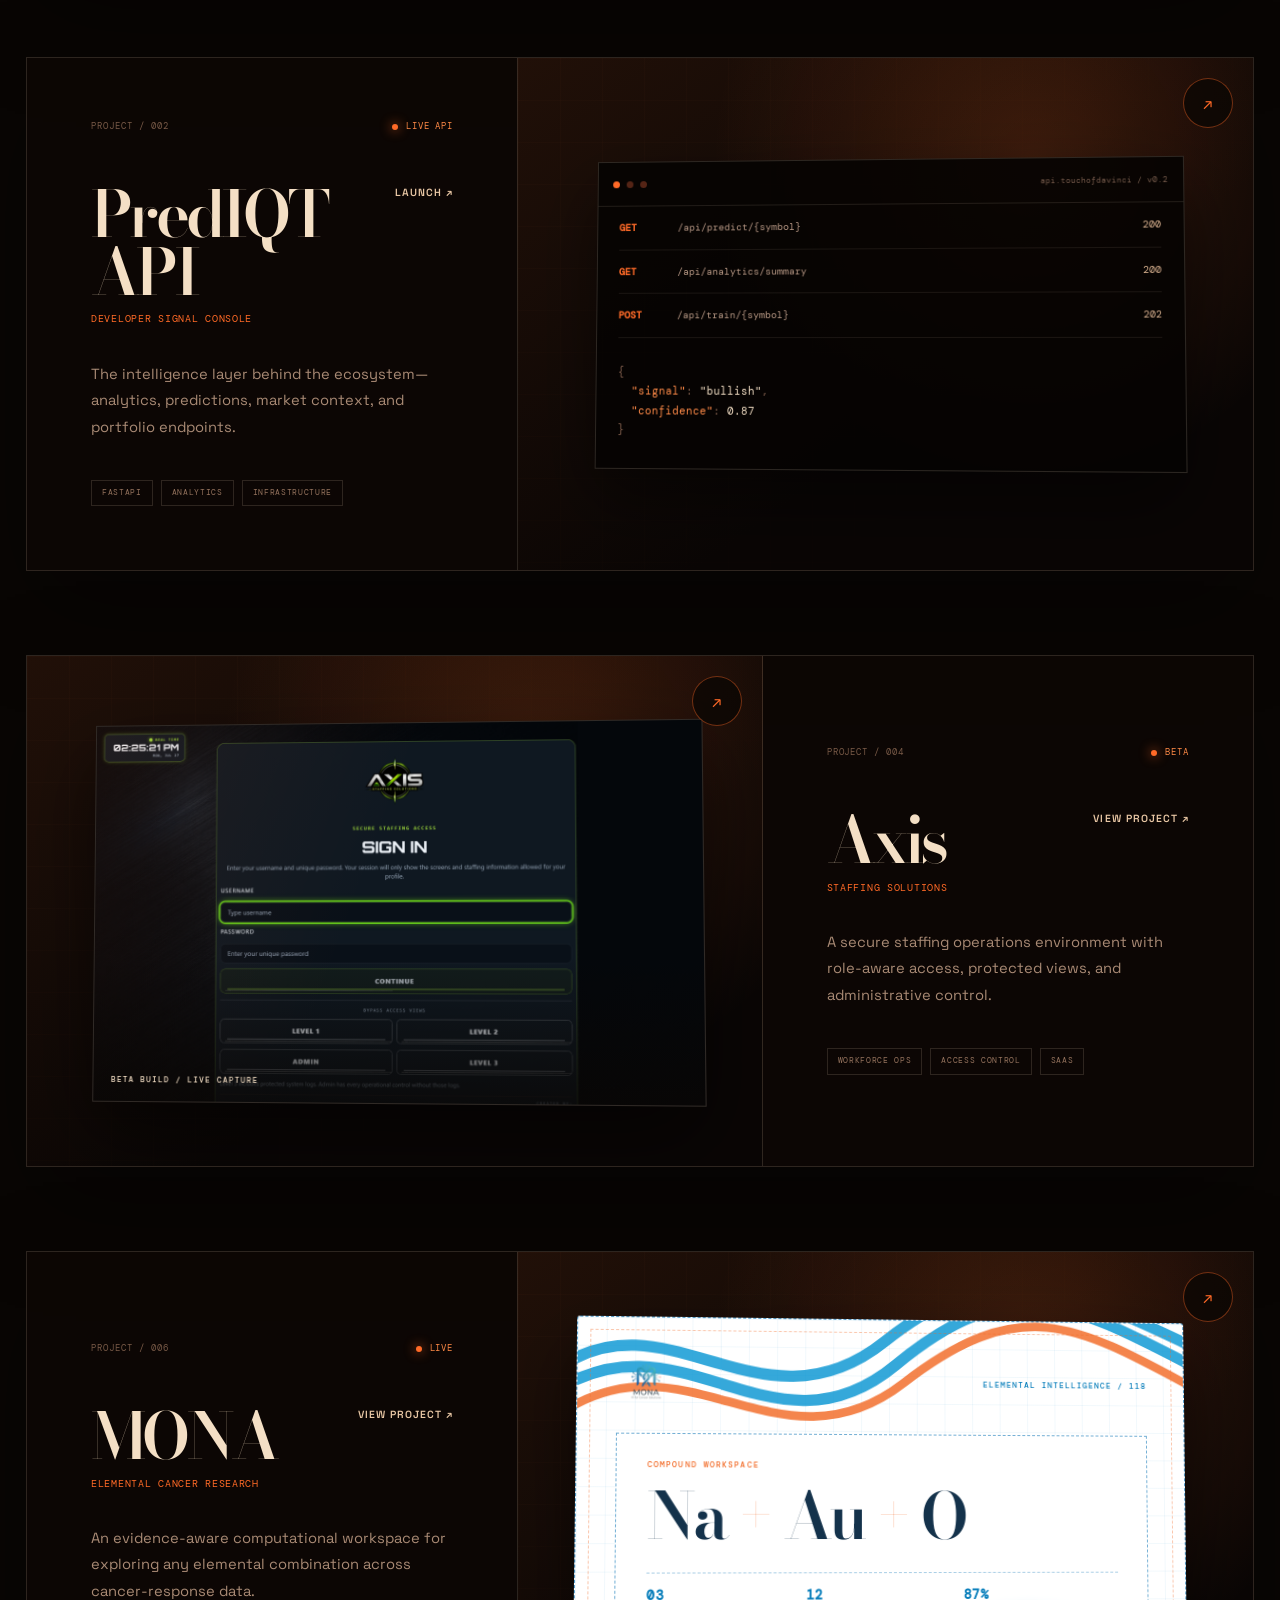
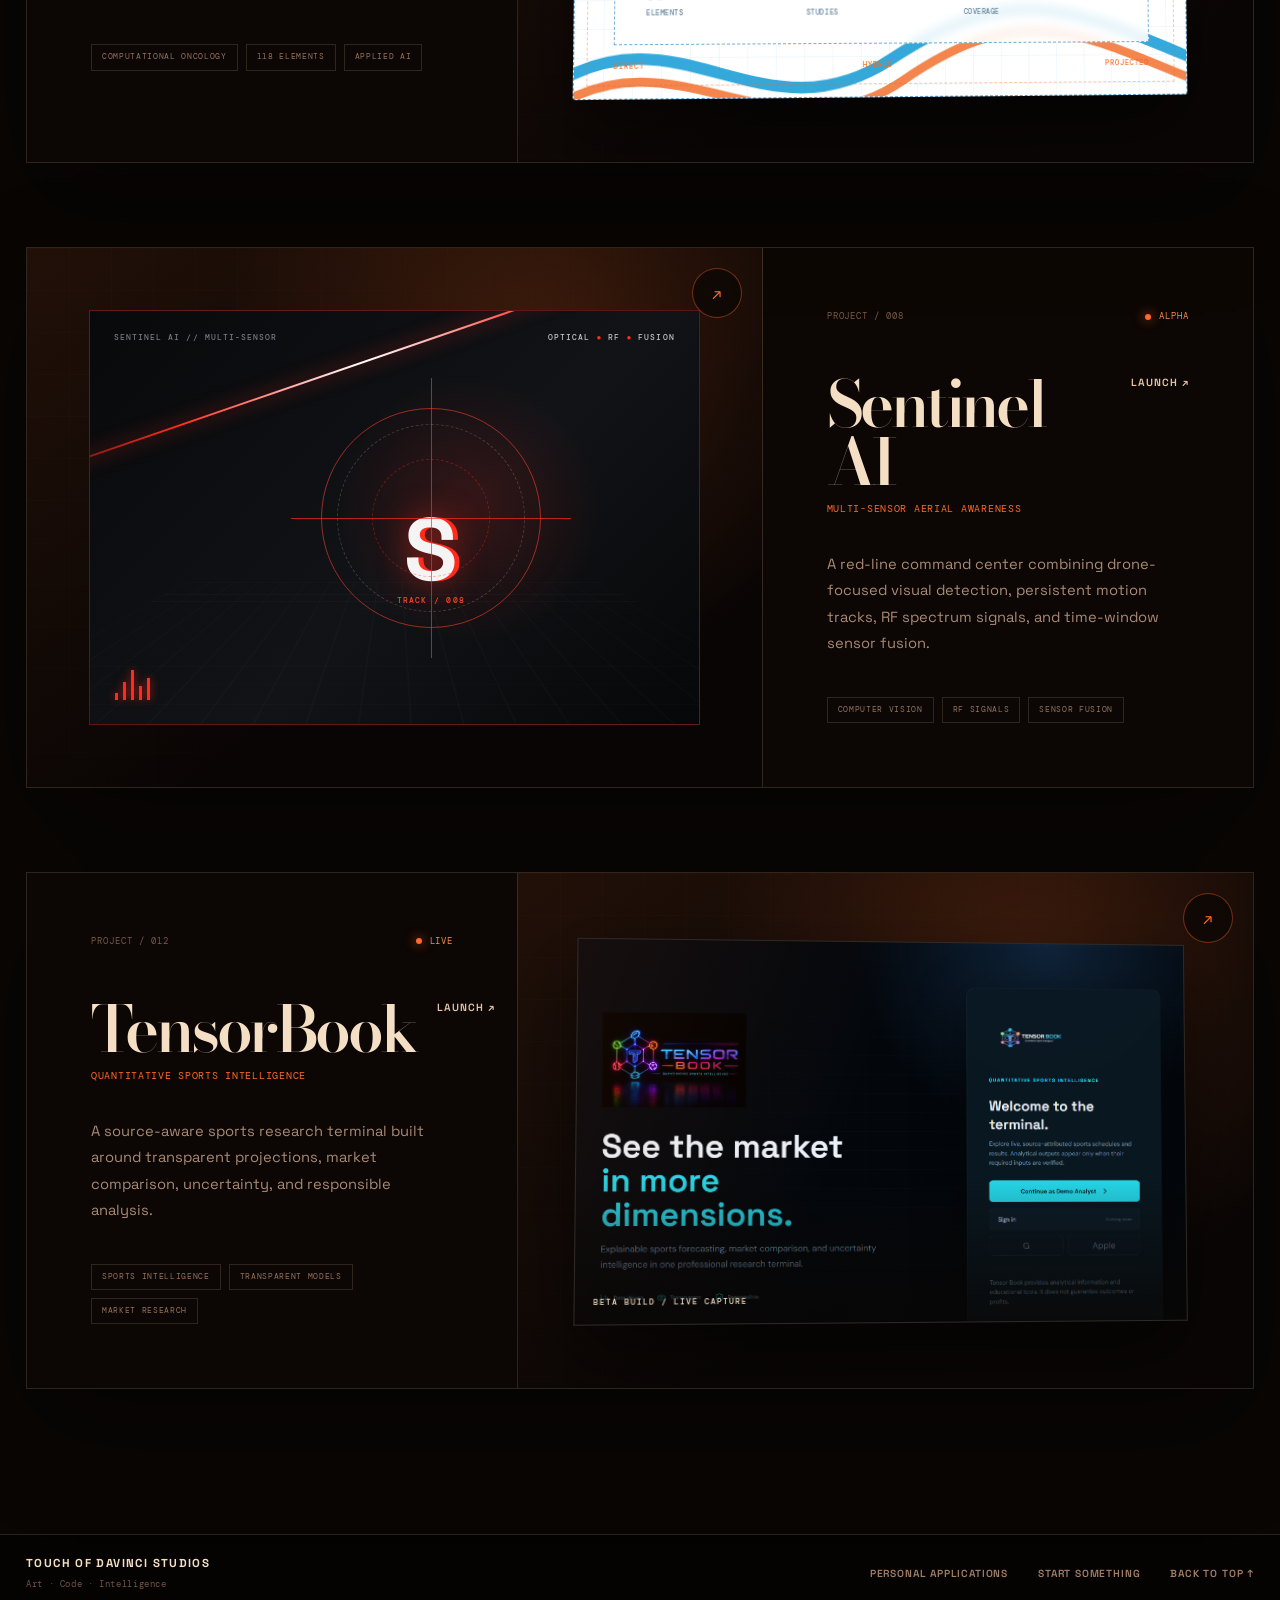
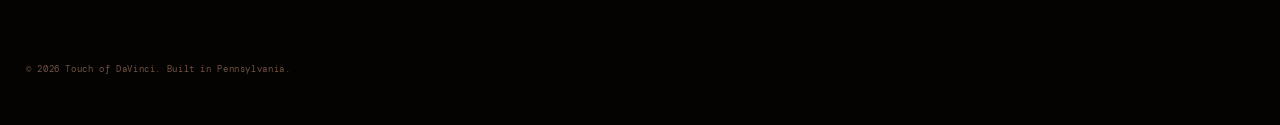
==== commit 5f5c02b9: "feat: add latest studio projects" ====
--- a/public/business.html
+++ b/public/business.html
@@ -35,7 +35,7 @@
 
   <main>
     <section class="collection-hero section-shell">
-      <p class="eyebrow"><span></span> Collection 01 / Five applications</p>
+      <p class="eyebrow"><span></span> Collection 01 / Six applications</p>
       <h1>Business &amp;<em>industry.</em></h1>
       <p>
         Systems built to sharpen decisions, coordinate people, explore complex
@@ -51,8 +51,8 @@
         </div>
         <div>
           <div class="collection-switch">
-            <a href="business.html" aria-current="page">Business / 05</a>
-            <a href="personal.html">Personal / 03</a>
+            <a href="business.html" aria-current="page">Business / 06</a>
+            <a href="personal.html">Personal / 06</a>
           </div>
           <p id="categorySummary" aria-live="polite"></p>
         </div>
--- a/public/styles.css
+++ b/public/styles.css
@@ -1888,6 +1888,90 @@
   50% { transform: translateY(190px) rotate(-19deg); opacity: 0.45; }
 }
 
+/* I Call Bullsh!t */
+.bullshit-screen {
+  position: relative;
+  width: 100%;
+  height: 100%;
+  min-height: 390px;
+  overflow: hidden;
+  background:
+    radial-gradient(circle at 68% 42%, rgba(215, 170, 65, 0.2), transparent 25%),
+    linear-gradient(135deg, #050505, #17130a 58%, #020202);
+}
+
+.bullshit-lines {
+  position: absolute;
+  inset: 0;
+  opacity: 0.22;
+  background-image:
+    linear-gradient(rgba(214, 169, 61, 0.17) 1px, transparent 1px),
+    linear-gradient(90deg, rgba(214, 169, 61, 0.17) 1px, transparent 1px);
+  background-size: 48px 48px;
+  transform: perspective(500px) rotateX(58deg) scale(1.45);
+  transform-origin: bottom;
+}
+
+.bullshit-mark {
+  position: absolute;
+  top: 50%;
+  left: 67%;
+  display: grid;
+  width: 220px;
+  height: 220px;
+  place-items: center;
+  border: 1px solid rgba(218, 172, 64, 0.52);
+  border-radius: 50%;
+  box-shadow: 0 0 45px rgba(206, 158, 47, 0.12);
+  transform: translate(-50%, -50%);
+}
+
+.bullshit-mark::before {
+  position: absolute;
+  inset: 18px;
+  border: 1px dashed rgba(255, 226, 154, 0.25);
+  border-radius: 50%;
+  content: "";
+  animation: haloSpin 18s linear infinite;
+}
+
+.bullshit-mark span {
+  color: #e4bd5d;
+  font: 600 4.6rem/1 var(--sans);
+  letter-spacing: -0.08em;
+  text-shadow: 0 0 28px rgba(223, 177, 67, 0.28);
+}
+
+.bullshit-mark i {
+  position: absolute;
+  bottom: 32px;
+  color: #a98338;
+  font: 500 0.46rem/1 var(--mono);
+  letter-spacing: 0.15em;
+}
+
+.bullshit-copy {
+  position: absolute;
+  z-index: 2;
+  top: 30px;
+  left: 30px;
+}
+
+.bullshit-copy span {
+  display: block;
+  color: #9e7d35;
+  font: 500 0.5rem/1 var(--mono);
+  letter-spacing: 0.14em;
+}
+
+.bullshit-copy strong {
+  display: block;
+  margin-top: 18px;
+  color: #f4dfaa;
+  font: 600 clamp(2.4rem, 5vw, 4.8rem)/0.85 var(--sans);
+  letter-spacing: -0.065em;
+}
+
 /* Application collection gateways and pages */
 .portfolio-gateways {
   padding-top: 130px;
